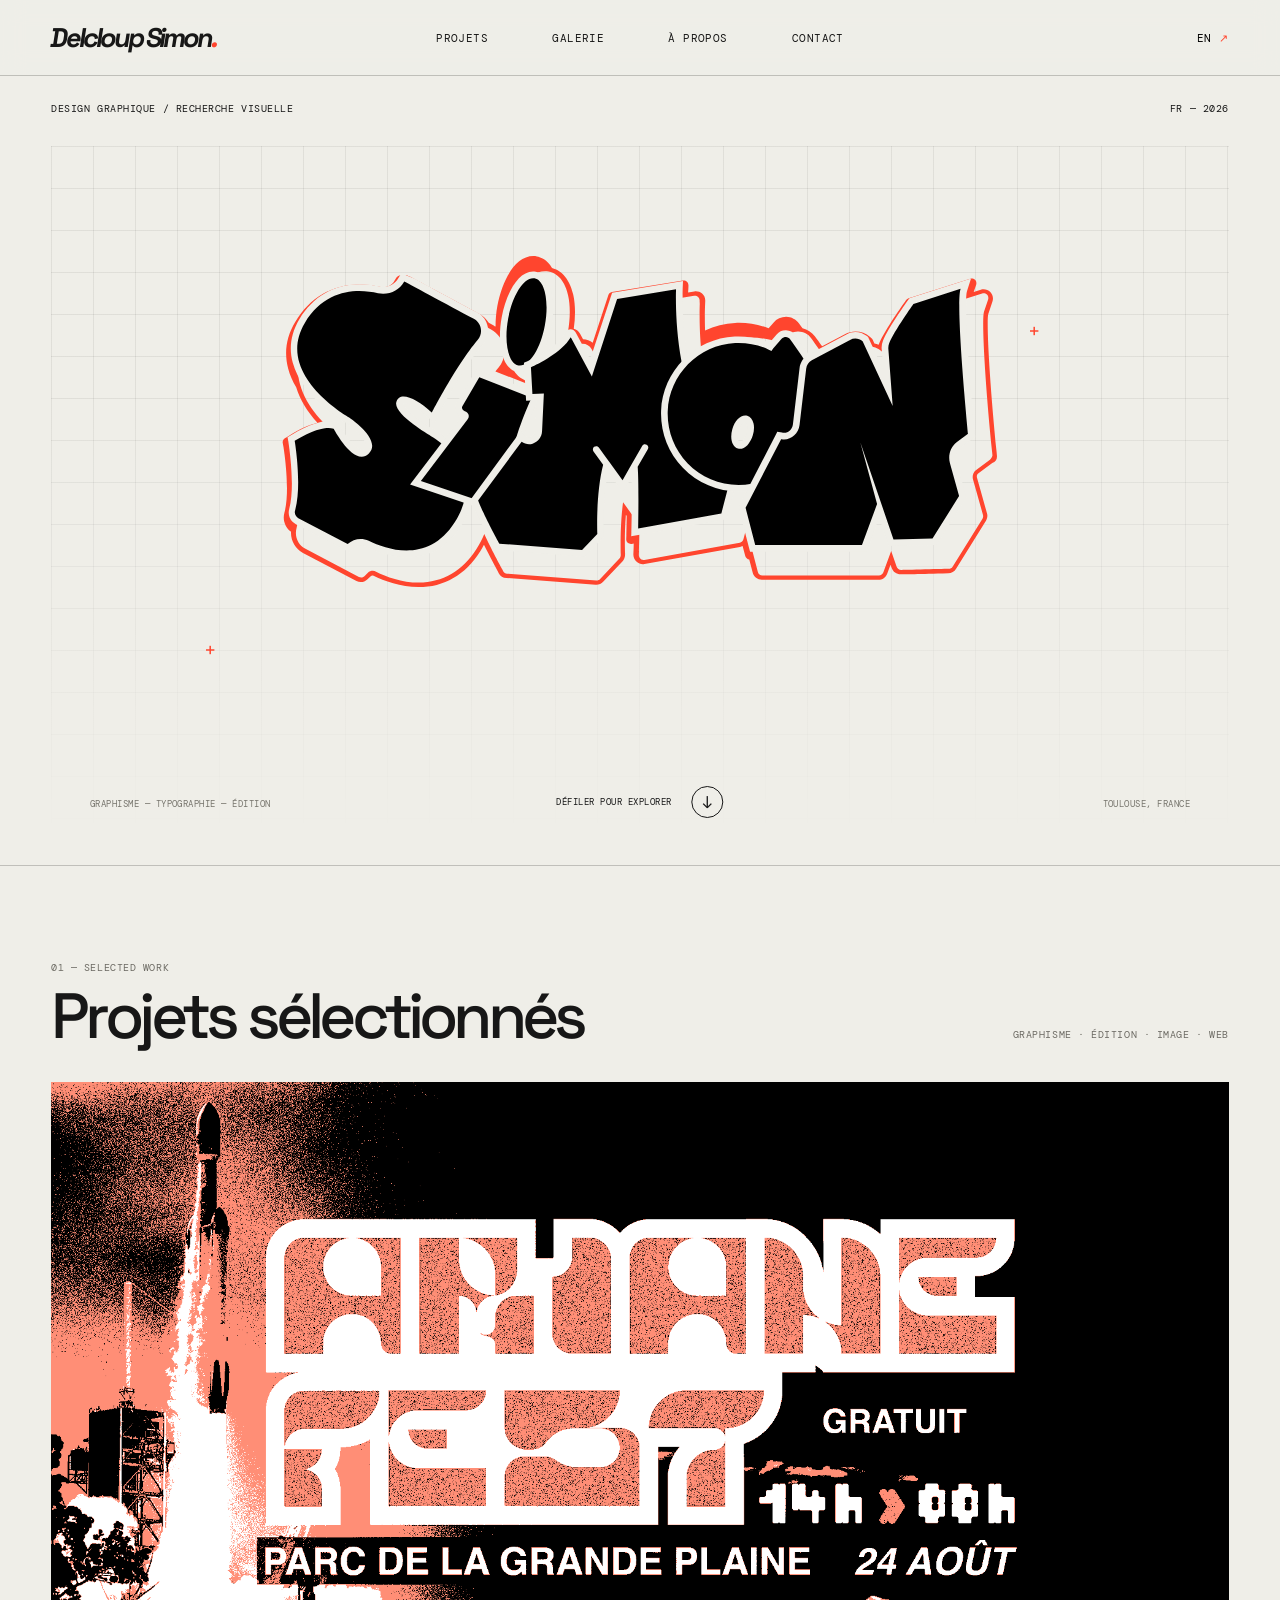
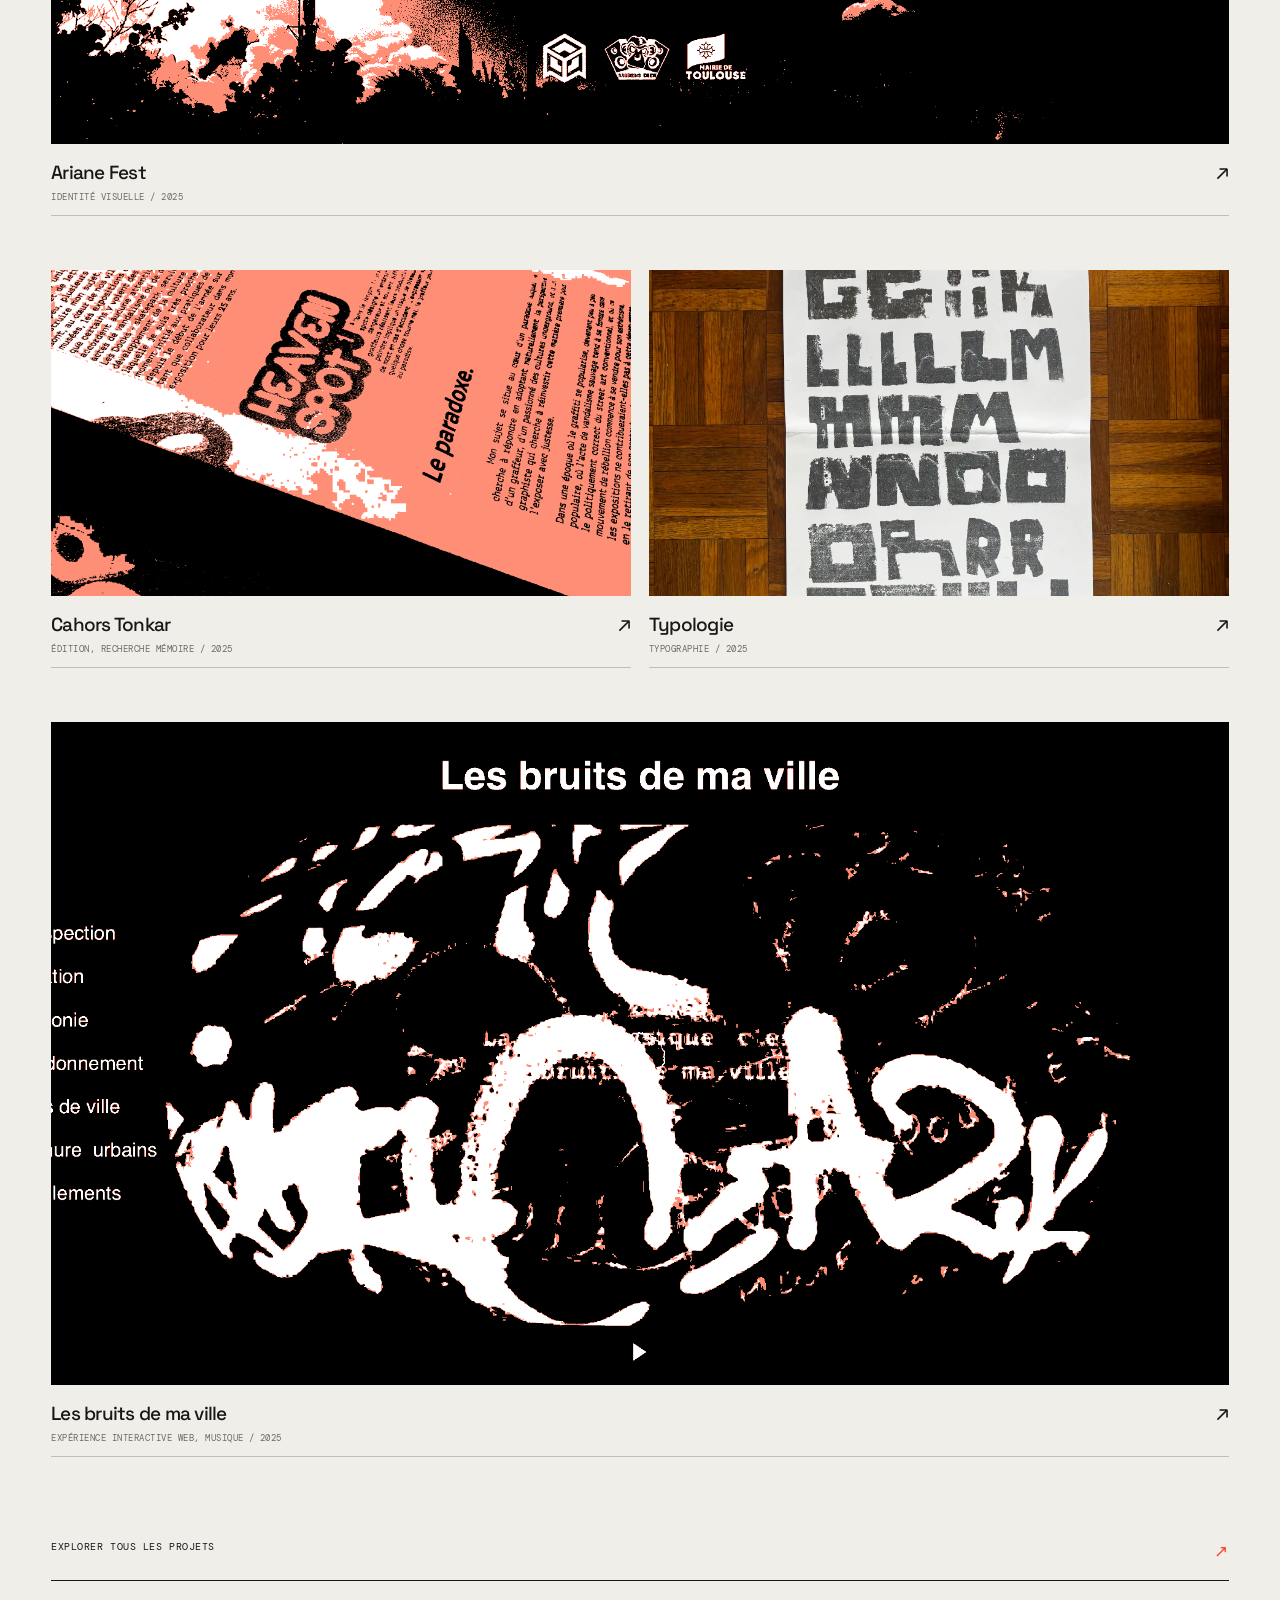
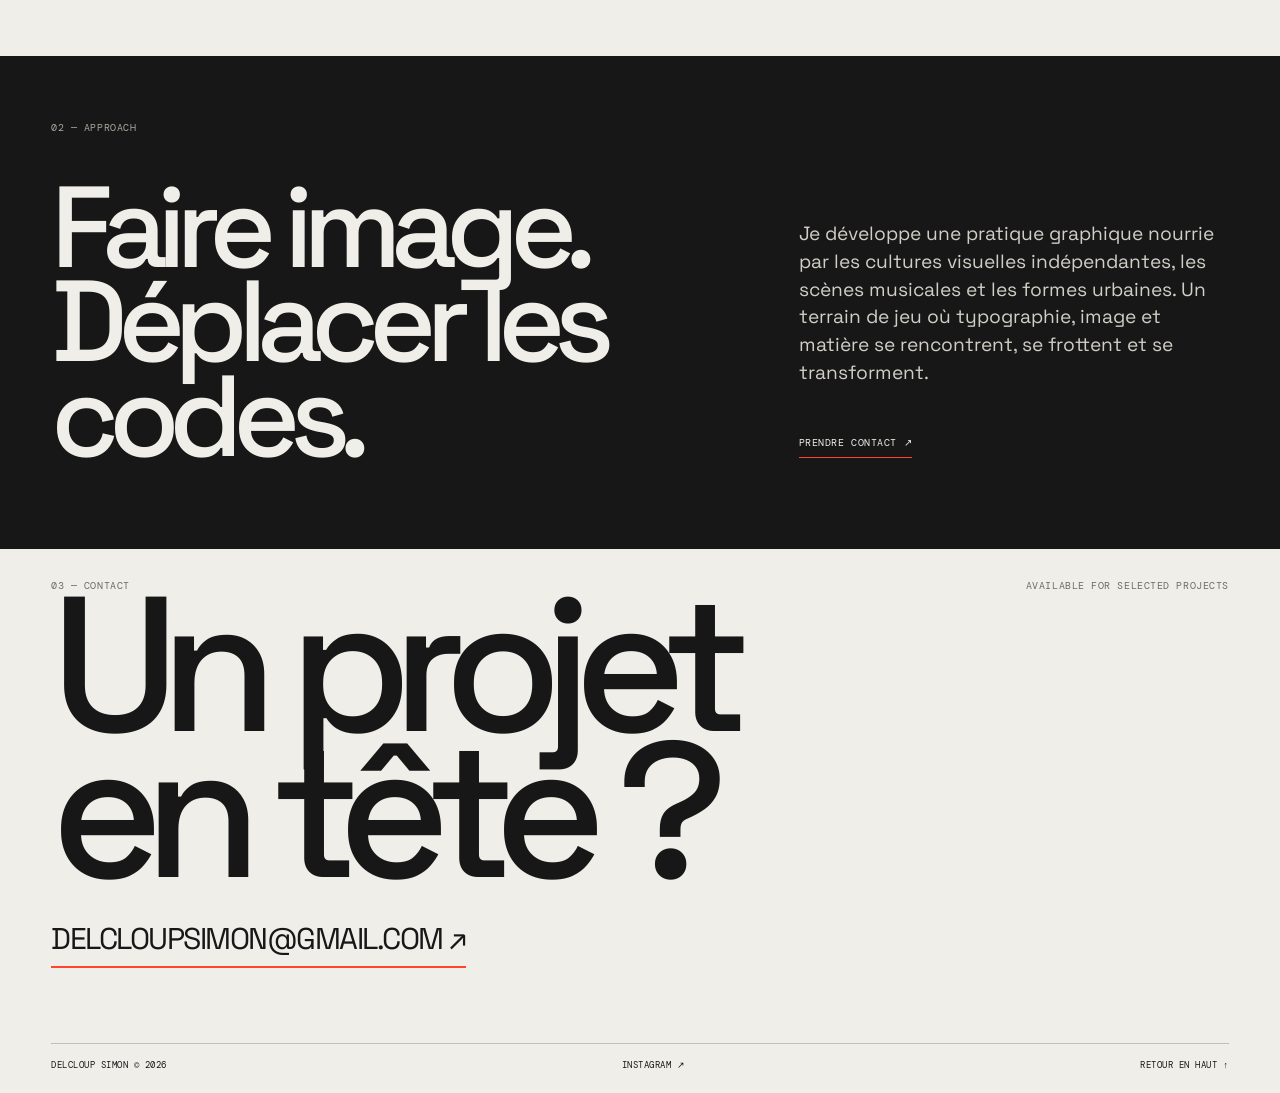
==== index.html @ 7cac08c9 "Add files via upload" ====
<!DOCTYPE html>
<html lang="fr">
<head>
  <meta charset="UTF-8">
  <meta name="viewport" content="width=device-width, initial-scale=1.0">
  <meta name="description" content="Portfolio de Simon Delcloup — design graphique, recherche visuelle et expérimentation de l’image.">
  <title>PORTFOLIO — Delcloup Simon</title>

  <link rel="preconnect" href="https://fonts.googleapis.com">
  <link rel="preconnect" href="https://fonts.gstatic.com" crossorigin>
  <link href="https://fonts.googleapis.com/css2?family=DM+Mono&family=Space+Grotesk:wght@400;500;700&display=swap" rel="stylesheet">

  <link rel="stylesheet" href="style.css">
</head>

<body>

<div class="site-shell">

    <!-- HEADER -->
    <header class="site-header">

      <a class="brand" href="#top" aria-label="Delcloup Simon, accueil">
        Delcloup Simon<span class="brand-dot">.</span>
      </a>

      <nav class="main-nav" aria-label="Navigation principale">
        <a href="projects.html" data-fr="PROJETS" data-en="PROJECTS">PROJETS</a>
        <a href="galerie.html" data-fr="GALERIE" data-en="GALLERY">GALERIE</a>
        <a href="#about" data-fr="À PROPOS" data-en="ABOUT">À PROPOS</a>
        <a href="#contact" data-fr="CONTACT" data-en="CONTACT">CONTACT</a>
      </nav>

      <button class="lang-switch" id="langSwitch" type="button">
        EN <span>↗</span>
      </button>

    </header>

    <main>

      <!-- HERO -->
      <!-- HERO -->
<section class="hero" id="top">

  <div class="hero-meta mono">
    <span data-fr="DESIGN GRAPHIQUE / RECHERCHE VISUELLE"
          data-en="GRAPHIC DESIGN / VISUAL RESEARCH">
      DESIGN GRAPHIQUE / RECHERCHE VISUELLE
    </span>
    <span>FR — 2026</span>
  </div>

  <div class="home-hero">

    <div class="hero-grid"></div>

    <div class="hero-signature">
      <img
      src="assets/lettrage-anime-PAER.svg"
      alt="Lettrage graffiti Simon"
      class="hero-lettering"
    >
    </div>

    <div class="hero-bottom mono">
      <span>GRAPHISME — TYPOGRAPHIE — ÉDITION</span>
      <span>TOULOUSE, FRANCE</span>
    </div>

    <a class="scroll-cue mono" href="#projects">
      <span data-fr="DÉFILER POUR EXPLORER"
            data-en="SCROLL TO EXPLORE">
        DÉFILER POUR EXPLORER
      </span>
      <b>↓</b>
    </a>

    <div class="hero-cross cross-one">+</div>
    <div class="hero-cross cross-two">+</div>

  </div>
</section>

      <!-- PROJECTS -->
      <section class="projects-section" id="projects">

        <div class="section-heading">

          <div>
            <p class="eyebrow mono">01 — SELECTED WORK</p>

            <h2 data-fr="Projets sélectionnés"
                data-en="Selected projects">
              Projets sélectionnés
            </h2>
          </div>

          <p class="section-note mono"
             data-fr="GRAPHISME · ÉDITION · IMAGE · WEB"
             data-en="GRAPHIC DESIGN · EDITION · IMAGE · WEB">
            GRAPHISME · ÉDITION · IMAGE · WEB
          </p>

        </div>

        <div class="project-grid">

          <!-- PROJET 1 -->

<!-- PROJET 1 -->
<a class="project-card project-wide" href="projects/Ariane-fest.html">

  <div class="project-image image-cosmic">

    <img
      src="assets/images/bannièrefacebook2-1920x1080px3.webp"
      alt="Ariane Fest"
      class="project-photo" loading="lazy" decoding="async"
    >
      <img src="assets/images/ariane-fest-trichromie.webp" alt="" aria-hidden="true" class="project-photo project-photo-tri" loading="lazy" decoding="async">

  </div>

  <div class="project-info">
    <h3>Ariane Fest</h3>
    <span class="mono">IDENTITÉ VISUELLE / 2025</span>
    <span class="project-arrow">↗</span>
  </div>

</a>

          <!-- PROJET 2 -->
          <a class="project-card" href="projects/Cahors-tonkar.html">

            <div class="project-image image-effet">

              <img
      src="assets/images/IMG_1996.webp"
      alt="Cahors Tonkar"
      class="project-photo" loading="lazy" decoding="async"
    >
      <img src="assets/images/cahors-tonkar-trichromie.webp" alt="" aria-hidden="true" class="project-photo project-photo-tri" loading="lazy" decoding="async">

            </div>

            <div class="project-info">

              <h3>Cahors Tonkar</h3>

              <span class="mono">
                ÉDITION, RECHERCHE MÉMOIRE / 2025
              </span>

              <span class="project-arrow">↗</span>

            </div>

          </a>

          <!-- PROJET 3 -->
          <a class="project-card" href="projects/Typologie.html">

            <div class="project-image image-no-mans">

              <img
      src="assets/images/IMG_1981.webp"
      alt="Typologie"
      class="project-photo" loading="lazy" decoding="async"
    >
      <img src="assets/images/typologie-trichromie.webp" alt="" aria-hidden="true" class="project-photo project-photo-tri" loading="lazy" decoding="async">

            </div>

            <div class="project-info">

              <h3>Typologie</h3>

              <span class="mono">
                TYPOGRAPHIE / 2025
              </span>

              <span class="project-arrow">↗</span>

            </div>

          </a>

          <!-- PROJET 4 -->
          <a class="project-card project-wide" href="projects/les-bruits-de-ma-ville.html">

            <div class="project-image image-bruits">

              <img
      src="assets/images/Capture d’écran 2026-02-21 à 22.19.40.webp"
      alt="Les bruits de ma ville"
      class="project-photo" loading="lazy" decoding="async"
    >
      <img src="assets/images/bruits-de-ma-ville-trichromie.webp" alt="" aria-hidden="true" class="project-photo project-photo-tri" loading="lazy" decoding="async">

            </div>

            <div class="project-info">

              <h3>Les bruits de ma ville</h3>

              <span class="mono">
                EXPÉRIENCE INTERACTIVE WEB, MUSIQUE / 2025
              </span>

              <span class="project-arrow">↗</span>

            </div>

          </a>

        </div>

        <a class="all-projects mono" href="projects.html">

  <span data-fr="EXPLORER TOUS LES PROJETS"
        data-en="EXPLORE ALL PROJECTS">
    EXPLORER TOUS LES PROJETS
  </span>

  <span>↗</span>

</a>

      </section>

      <!-- ABOUT -->
      <section class="about-strip" id="about">

        <p class="eyebrow mono">02 — APPROACH</p>

        <div class="about-content">

          <h2 data-fr="Faire image.<br>Déplacer les codes."
              data-en="Making images.<br>Shifting codes.">
            Faire image.<br>
            Déplacer les codes.
          </h2>

          <div class="about-text">

            <p
              data-fr="Je développe une pratique graphique nourrie par les cultures visuelles indépendantes, les scènes musicales et les formes urbaines. Un terrain de jeu où typographie, image et matière se rencontrent, se frottent et se transforment."
              data-en="I develop a graphic practice informed by independent visual cultures, music scenes and urban forms. A playground where typography, image and material meet, collide and transform.">
              Je développe une pratique graphique nourrie par les cultures visuelles indépendantes, les scènes musicales et les formes urbaines. Un terrain de jeu où typographie, image et matière se rencontrent, se frottent et se transforment.
            </p>

            <a class="text-link mono" href="#contact">

              <span data-fr="PRENDRE CONTACT"
                    data-en="GET IN TOUCH">
                PRENDRE CONTACT
              </span>

              ↗

            </a>

          </div>

        </div>

      </section>

      <!-- CONTACT -->
      <section class="contact-section" id="contact">

        <div class="contact-top mono">

          <span>03 — CONTACT</span>

          <span>AVAILABLE FOR SELECTED PROJECTS</span>

        </div>

        <h2 data-fr="Un projet<br>en tête ?"
            data-en="Something<br>in mind?">
          Un projet<br>
          en tête ?
        </h2>

        <a class="contact-email" href="mailto:delcloupsimon@gmail.com">
          DELCLOUPSIMON@GMAIL.COM ↗
        </a>

        <div class="contact-bottom mono">

          <span>DELCLOUP SIMON © 2026</span>

          <a href="https://www.instagram.com/siid3ll/"
             target="_blank"
             rel="noreferrer">
            INSTAGRAM ↗
          </a>

          <a href="#top" id="backTop"
             data-fr="RETOUR EN HAUT ↑"
             data-en="BACK TO TOP ↑">
            RETOUR EN HAUT ↑
          </a>

        </div>

      </section>

    </main>

  </div>

  <script src="main.js" defer></script>

</body>
</html>
---- style.css ----
/* ========================================
   Delcloup Simon — Portfolio
   Sommaire : 1 Base · 2 Header · 3 Accueil (hero)
   4 Projets · 5 À propos · 6 Contact
   7 Archive · 8 Page projet · 9 Responsive
======================================== */


/* 1. BASE */

:root {
  --ink: #171717;
  --paper: #efeee8;
  --red: #ff452e;
  --line: rgba(23, 23, 23, 0.22);
  --muted: #6d6b64;

  --mono: "DM Mono", monospace;
  --sans: "Space Grotesk", sans-serif;
}

* { box-sizing: border-box; }

html { scroll-behavior: smooth; }

body {
  margin: 0;
  padding-top: 76px;
  background: var(--paper);
  color: var(--ink);
  font-family: var(--sans);
}

a { color: inherit; text-decoration: none; }
button { font: inherit; }

.site-shell { overflow: hidden; }

.mono,
.eyebrow {
  font-family: var(--mono);
  font-size: 10px;
  letter-spacing: 0.055em;
}

.eyebrow { margin: 0 0 12px; color: var(--muted); }


/* 2. HEADER */

.site-header {
  position: fixed;
  top: 0;
  left: 0;
  z-index: 1000;
  width: 100%;
  height: 76px;
  padding: 0 4vw;

  display: grid;
  grid-template-columns: 1fr 2fr 1fr;
  align-items: center;

  background: rgba(239, 238, 232, 0.94);
  backdrop-filter: blur(12px);
  border-bottom: 1px solid var(--line);

  transform: translateY(0);
  transition: transform 0.35s ease;
}

.site-header.header-hidden { transform: translateY(-110%); }

.brand {
  width: fit-content;
  font-size: 27px;
  font-weight: 700;
  letter-spacing: -0.11em;
  transform: skew(-9deg);
}

.brand-dot { color: var(--red); }

.main-nav {
  display: flex;
  justify-content: center;
  gap: clamp(24px, 5vw, 76px);
}

.main-nav a,
.lang-switch {
  font: 11px var(--mono);
  letter-spacing: 0.04em;
}

.main-nav a { position: relative; }

.main-nav a::after {
  content: "";
  position: absolute;
  left: 0;
  bottom: -7px;
  width: 0;
  height: 2px;
  background: var(--red);
  transition: width 0.2s ease;
}

.main-nav a:hover::after,
.main-nav a.active::after { width: 100%; }

.lang-switch {
  justify-self: end;
  padding: 10px 0 10px 10px;
  border: 0;
  background: none;
  cursor: pointer;
}

.lang-switch span { color: var(--red); }


/* 3. ACCUEIL — HERO */

.hero {
  position: relative;
  width: 100%;
  min-height: min(790px, calc(100svh - 76px));
  padding: 26px 4vw 30px;

  display: flex;
  flex-direction: column;
  justify-content: space-between;

  border-bottom: 1px solid var(--line);
}

.hero-meta {
  display: flex;
  justify-content: space-between;
}

.home-hero {
  position: relative;
  isolation: isolate;
  overflow: hidden;

  display: flex;
  align-items: center;
  justify-content: center;

  height: calc(85svh - 76px);
  min-height: 570px;
  max-height: 850px;
}

.hero-grid {
  position: absolute;
  inset: 0;
  z-index: -1;

  background-image:
    linear-gradient(rgba(23, 23, 23, 0.07) 1px, transparent 1px),
    linear-gradient(90deg, rgba(23, 23, 23, 0.07) 1px, transparent 1px);
  background-size: 42px 42px;

  mask-image: linear-gradient(
    to bottom,
    black 0%,
    black 35%,
    rgba(0, 0, 0, 0.65) 60%,
    transparent 100%
  );
}

.hero-signature {
  position: absolute;
  top: 40%;
  left: 50%;
  width: min(78%, 850px);
  transform: translate(-50%, -50%);

  display: flex;
  justify-content: center;
}

.hero-lettering {
  display: block;
  width: 100%;
  height: auto;
  object-fit: contain;
}

.hero-bottom {
  position: absolute;
  left: 3vw;
  right: 3vw;
  bottom: 25px;

  display: flex;
  align-items: end;
  justify-content: space-between;
  gap: 30px;

  font-size: 9px;
  color: #77756d;
}

.scroll-cue {
  position: absolute;
  bottom: 17px;
  left: 50%;
  z-index: 5;
  transform: translateX(-50%);

  display: flex;
  align-items: center;
  gap: 20px;

  font-size: 9px;
  color: var(--ink);
  white-space: nowrap;
}

.scroll-cue b {
  display: grid;
  place-items: center;
  width: 32px;
  height: 32px;

  border: 1px solid var(--ink);
  border-radius: 50%;

  font: 17px var(--sans);
  transition: background 0.2s, color 0.2s;
}

.scroll-cue:hover b {
  transform: translateY(4px);
  background: var(--red);
  color: var(--paper);
  border-color: var(--red);
}

.hero-cross { position: absolute; color: var(--red); font-size: 20px; }
.cross-one { top: 25%; right: 16%; }
.cross-two { bottom: 25%; left: 13%; }


/* 4. PROJETS (ACCUEIL) */

.projects-section { padding: 95px 4vw 75px; }

.section-heading {
  display: flex;
  align-items: end;
  justify-content: space-between;
  margin-bottom: 35px;
}

.section-heading h2 {
  margin: 0;
  font-size: clamp(34px, 5vw, 64px);
  font-weight: 500;
  line-height: 0.95;
  letter-spacing: -0.075em;
}

.section-note { margin: 0 0 6px; color: var(--muted); }

.project-grid {
  display: grid;
  grid-template-columns: repeat(2, minmax(0, 1fr));
  gap: 54px 18px;
}

.project-card { display: block; min-width: 0; }
.project-wide { grid-column: span 2; }

.project-image {
  position: relative;
  isolation: isolate;
  overflow: hidden;

  display: flex;
  align-items: center;
  justify-content: center;

  aspect-ratio: 16 / 9;
  background: var(--paper);
  color: #f4f0e6;
  transition: filter 0.35s;
}

.project-card:hover .project-image { filter: saturate(1.25); }

/* Chaque carte superpose deux images :
   l'original (dessous) et sa version trichromie noir / orange / blanc (dessus).
   Au survol, la trichromie s'efface en fondu et révèle l'original. */
.project-photo {
  position: absolute;
  inset: 0;
  z-index: 1;

  display: block;
  width: 100%;
  height: 100%;
  object-fit: cover;

  transform: scale(1);
  transition: transform 0.7s ease;
}

.project-photo-tri {
  z-index: 2;
  transition: opacity 0.5s ease, transform 0.7s ease;
}

.project-card:hover .project-photo { transform: scale(1.04); }
.project-card:hover .project-photo-tri { opacity: 0; }

.project-info {
  display: grid;
  grid-template-columns: 1fr auto;
  align-items: baseline;
  gap: 6px 15px;
  padding: 13px 0 12px;
  border-bottom: 1px solid var(--line);
}

.project-info h3 {
  margin: 0;
  font-size: 19px;
  font-weight: 500;
  letter-spacing: -0.04em;
}

.project-info .mono { color: var(--muted); font-size: 9px; }

.project-arrow {
  grid-column: 2;
  grid-row: 1 / span 2;
  font-size: 22px;
  transition: transform 0.2s, color 0.2s;
}

.project-card:hover .project-arrow {
  transform: translate(4px, -4px);
  color: var(--red);
}

.all-projects {
  display: flex;
  justify-content: space-between;
  margin-top: 65px;
  padding: 18px 0;
  border-bottom: 1px solid var(--ink);
}

.all-projects span:last-child { color: var(--red); font-size: 17px; }


/* 5. À PROPOS */

.about-strip {
  padding: 65px 4vw 85px;
  background: var(--ink);
  color: var(--paper);
}

.about-strip .eyebrow { color: #aaa79e; }

.about-content {
  display: grid;
  grid-template-columns: 1.2fr 0.8fr;
  align-items: end;
  gap: 8vw;
}

.about-content h2 {
  margin: 35px 0 0;
  font-size: clamp(54px, 9vw, 130px);
  font-weight: 500;
  line-height: 0.82;
  letter-spacing: -0.09em;
}

.about-text { max-width: 440px; padding-bottom: 6px; }

.about-text p {
  font-size: clamp(16px, 1.5vw, 20px);
  line-height: 1.45;
  color: #d0cec6;
}

.text-link {
  display: inline-block;
  margin-top: 18px;
  padding: 12px 0 8px;
  border-bottom: 1px solid var(--red);
  font-size: 10px;
}


/* 6. CONTACT */

.contact-section {
  display: flex;
  flex-direction: column;
  min-height: 500px;
  padding: 30px 4vw 22px;
}

.contact-top,
.contact-bottom {
  display: flex;
  justify-content: space-between;
  gap: 20px;
}

.contact-top { color: var(--muted); }

.contact-section h2 {
  margin: auto 0 35px;
  font-size: clamp(76px, 15vw, 210px);
  font-weight: 500;
  line-height: 0.76;
  letter-spacing: -0.1em;
}

.contact-email {
  width: fit-content;
  margin-bottom: 75px;
  padding-bottom: 8px;
  border-bottom: 2px solid var(--red);
  font-size: clamp(16px, 2.5vw, 30px);
  letter-spacing: -0.05em;
}

.contact-bottom {
  margin-top: auto;
  padding-top: 15px;
  border-top: 1px solid var(--line);
  font-size: 9px;
}

.contact-bottom a:hover { color: var(--red); }


/* 7. ARCHIVE DES PROJETS */

.archive-page { min-height: calc(100vh - 76px); padding: 35px 4vw 25px; }

.archive-intro {
  position: relative;
  isolation: isolate;
  overflow: hidden;
  margin-bottom: 45px;
}

.archive-meta { display: flex; justify-content: space-between; color: var(--muted); }

.archive-title {
  display: grid;
  grid-template-columns: 1.2fr 0.8fr;
  align-items: end;
  gap: 8vw;
  margin: 90px 0 60px;
}

.archive-title h1 {
  margin: 0;
  font-size: clamp(55px, 9vw, 125px);
  font-weight: 500;
  line-height: 0.85;
  letter-spacing: -0.09em;
}

.archive-description {
  max-width: 350px;
  margin: 0 0 5px;
  font-size: 18px;
  line-height: 1.35;
}

.archive-count {
  display: flex;
  justify-content: space-between;
  padding: 12px 0;
  border-top: 1px solid var(--line);
  border-bottom: 1px solid var(--line);
  color: var(--muted);
}

.archive-grid {
  display: grid;
  grid-template-columns: repeat(3, minmax(0, 1fr));
  gap: 40px 16px;
  padding-bottom: 90px;
}

.archive-card { display: block; min-width: 0; }

.archive-image {
  position: relative;
  width: 100%;
  overflow: hidden;
  background: var(--paper);
}

.archive-photo {
  display: block;
  width: 100%;
  height: 100%;
  aspect-ratio: 4 / 3;
  object-fit: cover;

  filter: grayscale(100%);
  transform: scale(1);
  transition: filter 0.5s ease, transform 0.7s cubic-bezier(0.2, 0.7, 0.2, 1);
}

.archive-card:hover .archive-photo { filter: grayscale(0%); transform: scale(1.06); }

.archive-number {
  position: absolute;
  top: 15px;
  left: 15px;
  z-index: 2;
  transition: opacity 0.35s ease;
}

.archive-card:hover .archive-number { opacity: 0; }

.archive-info {
  display: grid;
  grid-template-columns: 1fr auto;
  gap: 5px 10px;
  padding: 12px 0;
  border-bottom: 1px solid var(--line);
}

.archive-info h2 {
  margin: 0;
  font-size: 16px;
  font-weight: 500;
  letter-spacing: -0.04em;
}

.archive-info .mono { font-size: 8px; color: var(--muted); }

.archive-arrow {
  grid-column: 2;
  grid-row: 1 / span 2;
  font-size: 18px;
  transition: transform 0.2s, color 0.2s;
}

.archive-card:hover .archive-arrow { transform: translate(4px, -4px); color: var(--red); }

.archive-footer {
  display: flex;
  justify-content: space-between;
  gap: 20px;
  padding: 18px 0;
  border-top: 1px solid var(--line);
  font-size: 9px;
}

.archive-footer a:hover { color: var(--red); }

@media (prefers-reduced-motion: reduce) {
  .archive-photo,
  .archive-number { transition: none; }
}


/* GALERIE (toiles) : colonnes qui s'adaptent à toutes les proportions d'images */

.gallery-grid {
  columns: 3;
  column-gap: 16px;
  padding-bottom: 90px;
}

.gallery-item {
  break-inside: avoid;
  margin: 0 0 40px;
}

.gallery-item img { display: block; width: 100%; height: auto; }

.gallery-item figcaption {
  display: flex;
  justify-content: space-between;
  gap: 10px;
  padding: 10px 0 12px;
  border-bottom: 1px solid var(--line);
  font-size: 8px;
  color: var(--muted);
}

.gallery-empty { column-span: all; margin: 0; padding: 60px 0; color: var(--muted); }


/* 8. PAGE PROJET (texte à gauche, galerie à droite) */

.project-page { height: 100vh; overflow: hidden; }

.project-layout {
  display: grid;
  grid-template-columns: 40% 60%;
  height: calc(100svh - 76px);
  overflow: hidden;
}

.project-content,
.project-gallery {
  height: 100%;
  overscroll-behavior: contain;
  scrollbar-width: thin;
  scrollbar-color: var(--red) transparent;
}

.project-content { overflow-y: auto; border-right: 1px solid var(--line); }

.project-content-inner {
  display: flex;
  flex-direction: column;
  min-height: 100%;
  padding: 25px 3vw 45px;
}

.project-topline {
  display: flex;
  justify-content: space-between;
  align-items: center;
  gap: 15px;
  padding-bottom: 18px;
  border-bottom: 1px solid var(--line);
  font-size: 9px;
  color: var(--muted);
}

.project-topline a:hover { color: var(--red); }

.project-heading { padding: 75px 0 35px; }
.project-heading .eyebrow { margin-bottom: 25px; }

.project-heading h1 {
  margin: 0;
  font-size: clamp(55px, 6vw, 95px);
  font-weight: 500;
  line-height: 0.82;
  letter-spacing: -0.09em;
}

.project-heading h1 span { color: var(--red); }

.project-subtitle { margin-top: 25px; font-size: 9px; color: var(--muted); }

.project-description { margin-top: 20px; margin-bottom: auto; }

.project-description p {
  max-width: 540px;
  margin: 0;
  font-size: clamp(16px, 1.4vw, 21px);
  line-height: 1.45;
  letter-spacing: -0.025em;
}

.project-gallery {
  overflow-y: auto;
  display: flex;
  flex-direction: column;
  gap: 30px;
  padding: 25px 3vw 35px;
}

.project-visual { width: 100%; margin: 0 0 35px; }

.gallery-image { display: block; width: 100%; height: auto; object-fit: contain; }

.project-visual figcaption { margin-top: 10px; font-size: 10px; opacity: 0.6; }

.gallery-end {
  padding-top: 15px;
  border-top: 1px solid var(--line);
  font-size: 9px;
  color: #77756d;
}

.project-content::-webkit-scrollbar,
.project-gallery::-webkit-scrollbar { width: 4px; }

.project-content::-webkit-scrollbar-thumb,
.project-gallery::-webkit-scrollbar-thumb { background: var(--red); }

.project-content::-webkit-scrollbar-track,
.project-gallery::-webkit-scrollbar-track { background: transparent; }


/* 9. RESPONSIVE (du plus grand au plus petit) */

@media (max-width: 900px) {
  .archive-grid { grid-template-columns: repeat(2, minmax(0, 1fr)); }
  .archive-title { grid-template-columns: 1fr 0.8fr; gap: 30px; }
  .gallery-grid { columns: 2; }
}

@media (max-width: 800px) {
  .home-hero { height: 65svh; min-height: 480px; }
  .hero-signature { width: 90%; margin-top: -15px; }
  .hero-bottom { left: 5vw; right: 5vw; bottom: 18px; font-size: 8px; }

  .project-page { height: auto; overflow: auto; }

  .project-layout { display: flex; flex-direction: column; height: auto; overflow: visible; }
  .project-content { height: auto; overflow: visible; border-right: 0; }
  .project-content-inner { min-height: auto; padding: 20px 5vw 45px; }
  .project-heading { padding: 55px 0 30px; }
  .project-heading h1 { font-size: clamp(65px, 14vw, 105px); }
  .project-description { margin-top: 15px; }

  .project-gallery {
    height: auto;
    overflow: visible;
    gap: 20px;
    padding: 0 5vw 35px;
    border-top: 1px solid var(--line);
  }
}

@media (max-width: 700px) {
  body { padding-top: 64px; }

  .site-header { height: 64px; grid-template-columns: auto 1fr auto; padding: 0 5vw; }
  .brand { font-size: 24px; }
  .main-nav { gap: 14px; justify-content: end; padding-right: 16px; }
  .main-nav a,
  .lang-switch { font-size: 9px; }

  .hero { min-height: calc(90svh - 64px); padding: 20px 5vw 24px; }
  .hero-meta { font-size: 8px; }
  .hero-bottom { align-items: start; flex-direction: column; gap: 25px; }

  .projects-section { padding: 65px 5vw 55px; }
  .section-heading { display: block; }
  .section-note { margin-top: 18px; font-size: 8px; }
  .project-grid { grid-template-columns: 1fr; gap: 35px; }
  .project-wide { grid-column: auto; }
  .project-info h3 { font-size: 17px; }
  .project-info .mono { font-size: 8px; }

  .about-strip { padding: 50px 5vw 60px; }
  .about-content { grid-template-columns: 1fr; gap: 35px; }
  .about-content h2 { margin-top: 25px; }
  .about-text { max-width: 100%; }

  .contact-section { min-height: 420px; padding: 24px 5vw 18px; }
  .contact-top,
  .contact-bottom { font-size: 8px; }
  .contact-top span:last-child { text-align: right; }
  .contact-section h2 { margin: auto 0 30px; }
  .contact-email { margin-bottom: 55px; }
}

@media (max-width: 600px) {
  .archive-page { padding: 25px 5vw 20px; }
  .archive-title { display: block; margin: 70px 0 45px; }
  .archive-title h1 { font-size: clamp(55px, 14vw, 85px); }
  .archive-description { margin-top: 30px; font-size: 16px; }
  .archive-grid { gap: 30px 10px; }
  .archive-info h2 { font-size: 13px; }
  .archive-info .mono { font-size: 7px; }
  .archive-footer { font-size: 8px; }
}

@media (max-width: 390px) {
  .main-nav { gap: 9px; padding-right: 8px; }
  .main-nav a { font-size: 8px; }
  .hero-meta span:first-child { max-width: 210px; }
  .contact-top span:last-child { max-width: 130px; }
}

@media (max-width: 380px) {
  .archive-grid { grid-template-columns: 1fr; }
  .gallery-grid { columns: 1; }
}
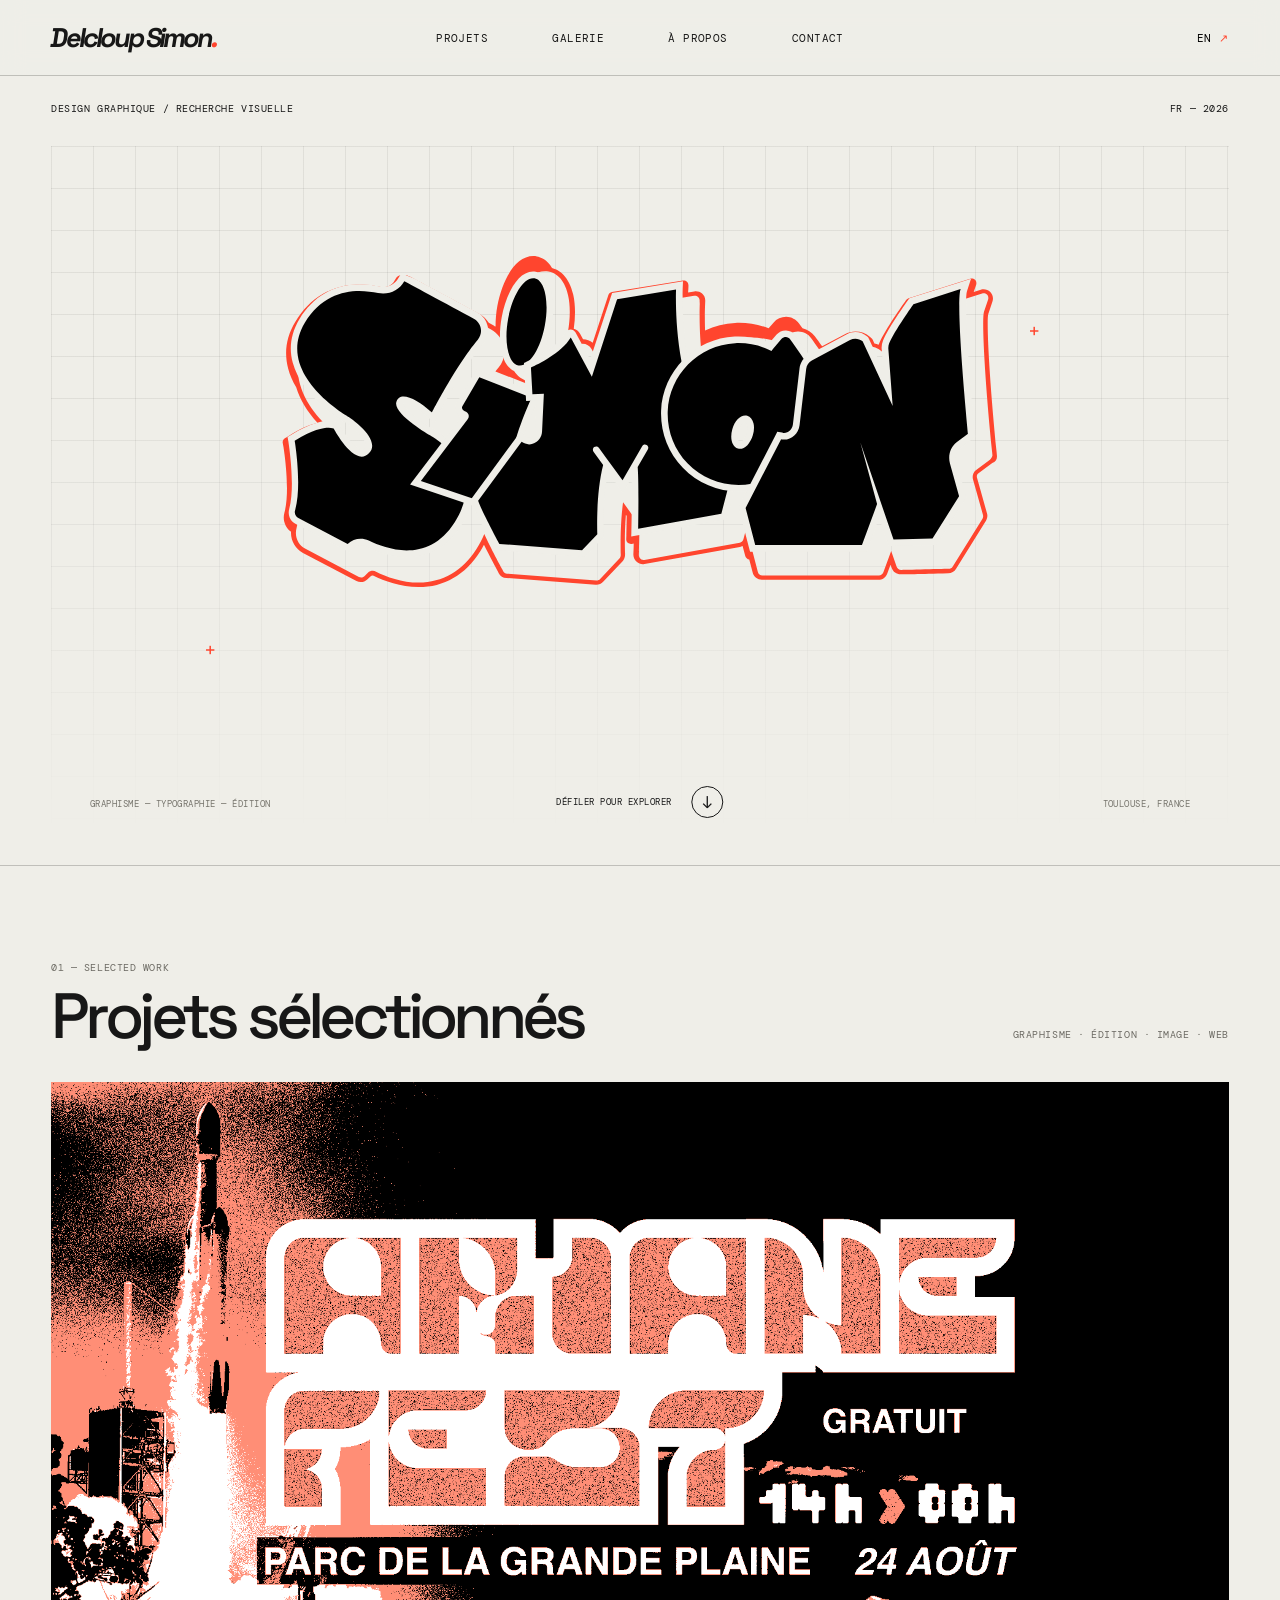
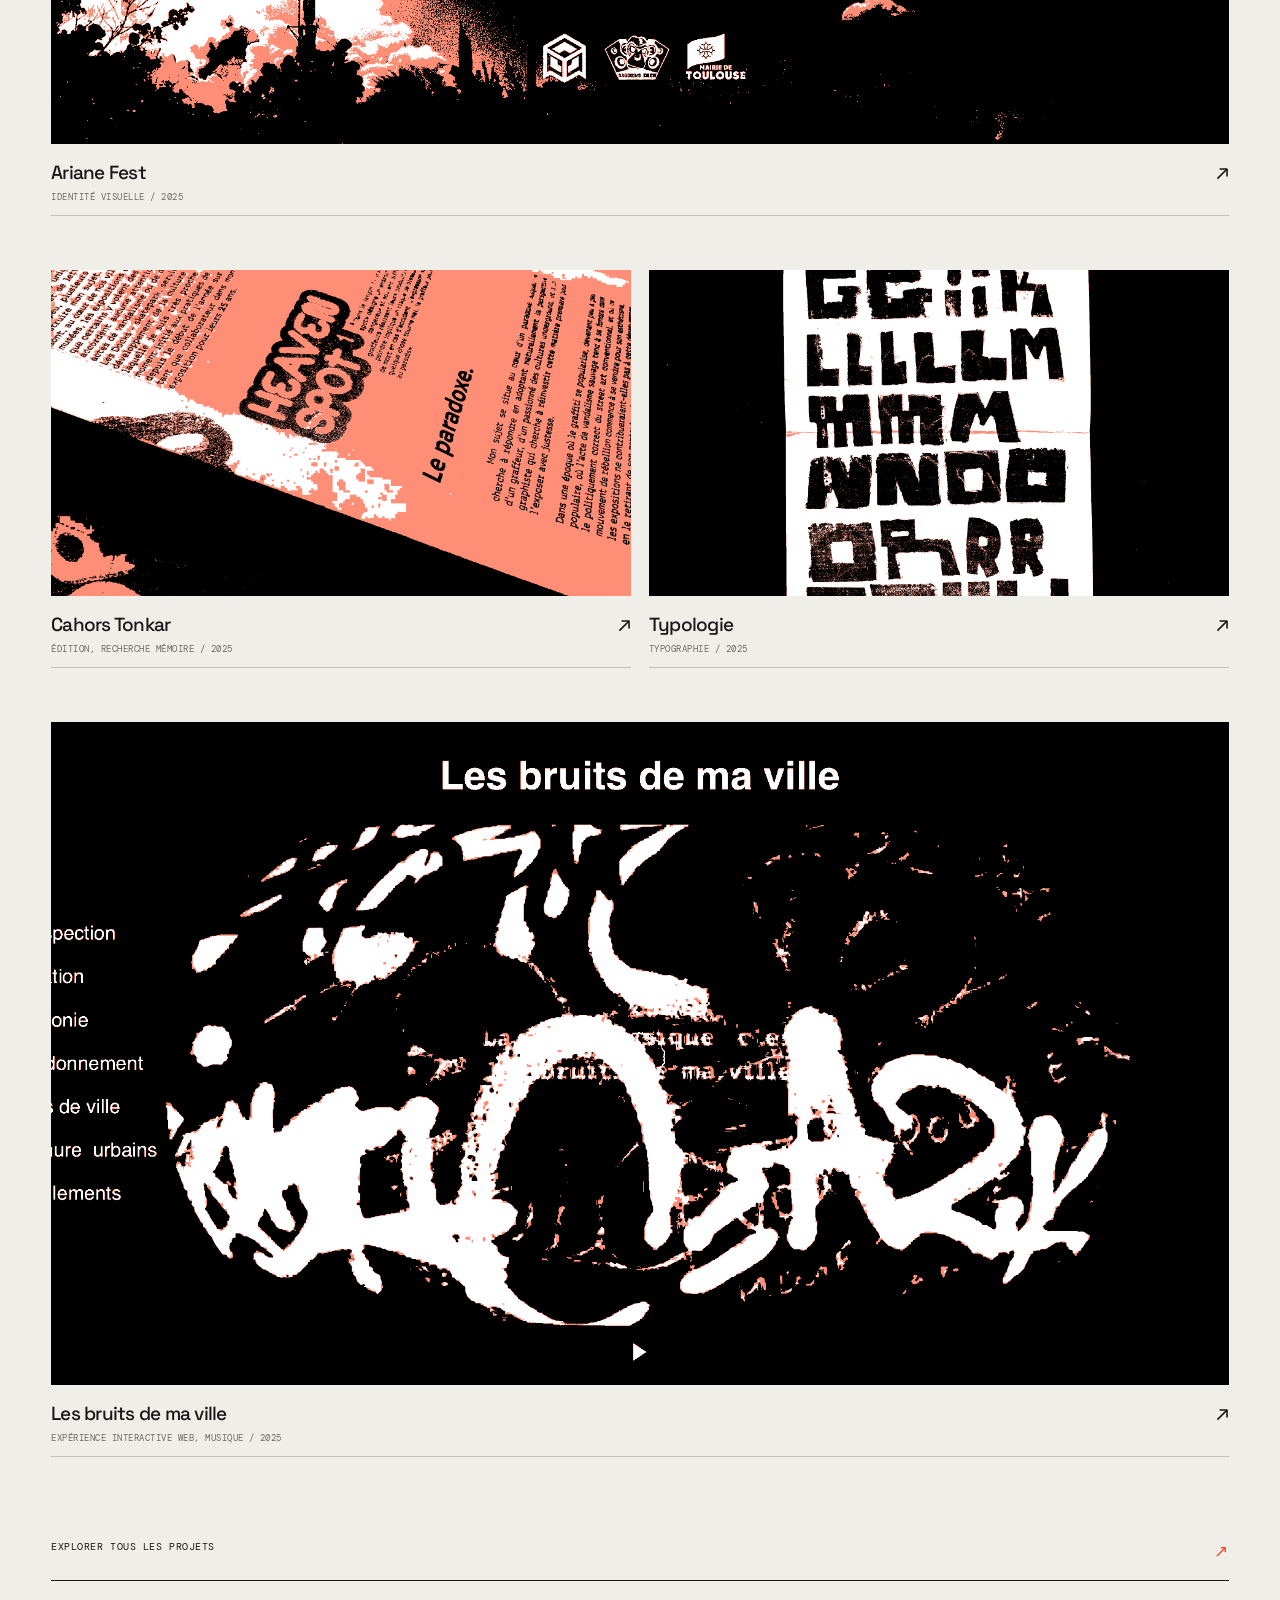
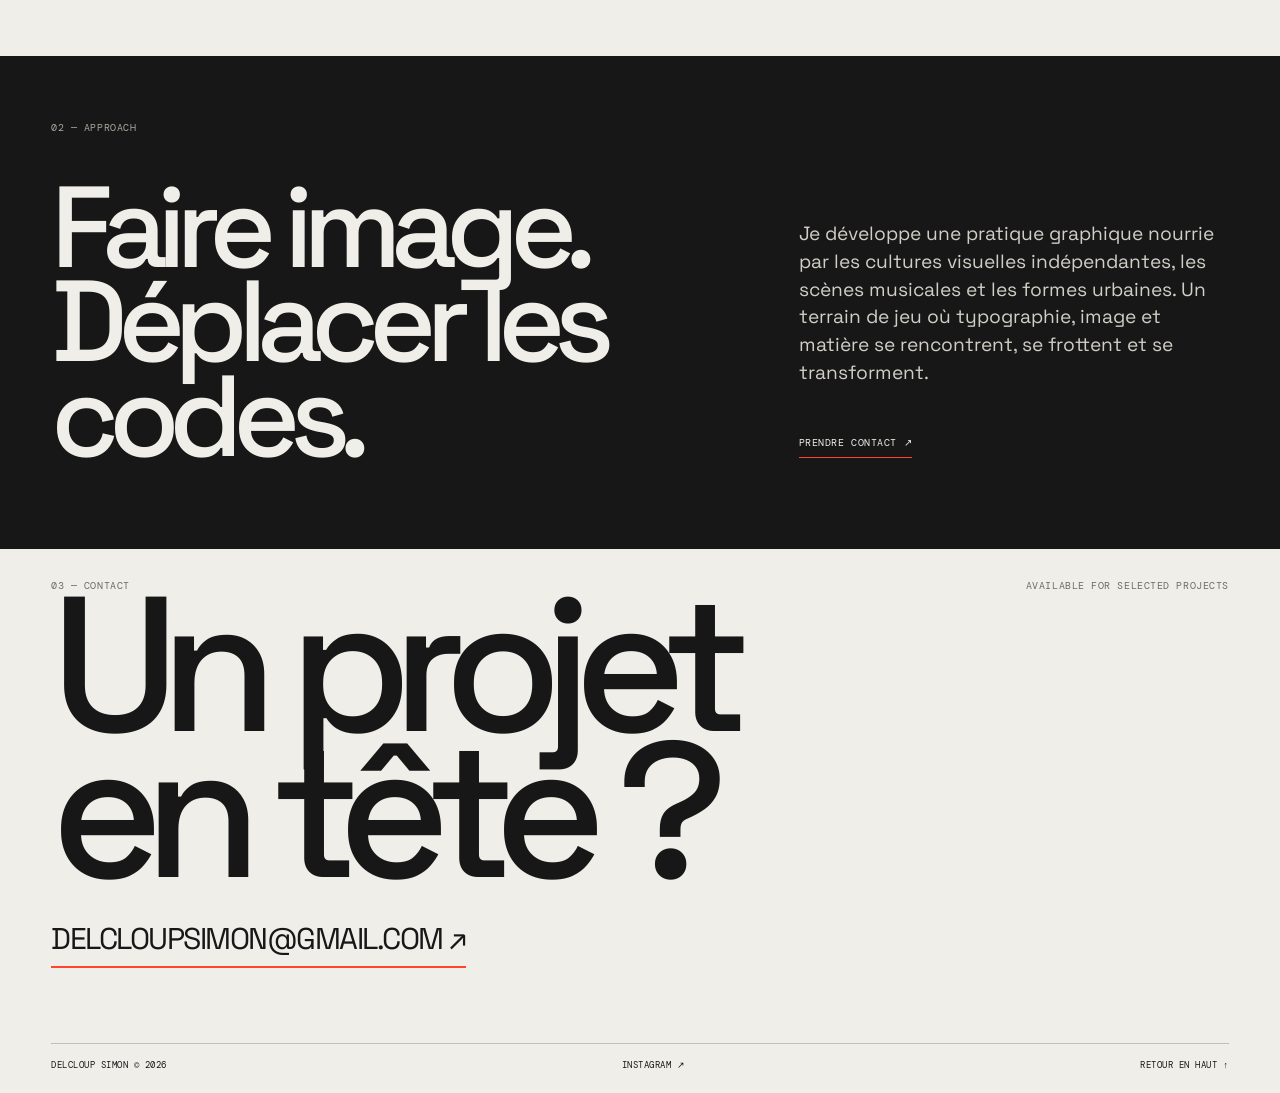
==== commit 07dba2f1: "Update image sources in index.html" ====
--- a/index.html
+++ b/index.html
@@ -114,7 +114,7 @@
   <div class="project-image image-cosmic">
 
     <img
-      src="assets/images/bannièrefacebook2-1920x1080px3.webp"
+      src="assets/images/arianefestbanniere.webp"
       alt="Ariane Fest"
       class="project-photo" loading="lazy" decoding="async"
     >
@@ -192,7 +192,7 @@
             <div class="project-image image-bruits">
 
               <img
-      src="assets/images/Capture d’écran 2026-02-21 à 22.19.40.webp"
+      src="assets/images/bruitdemaville1.webp"
       alt="Les bruits de ma ville"
       class="project-photo" loading="lazy" decoding="async"
     >
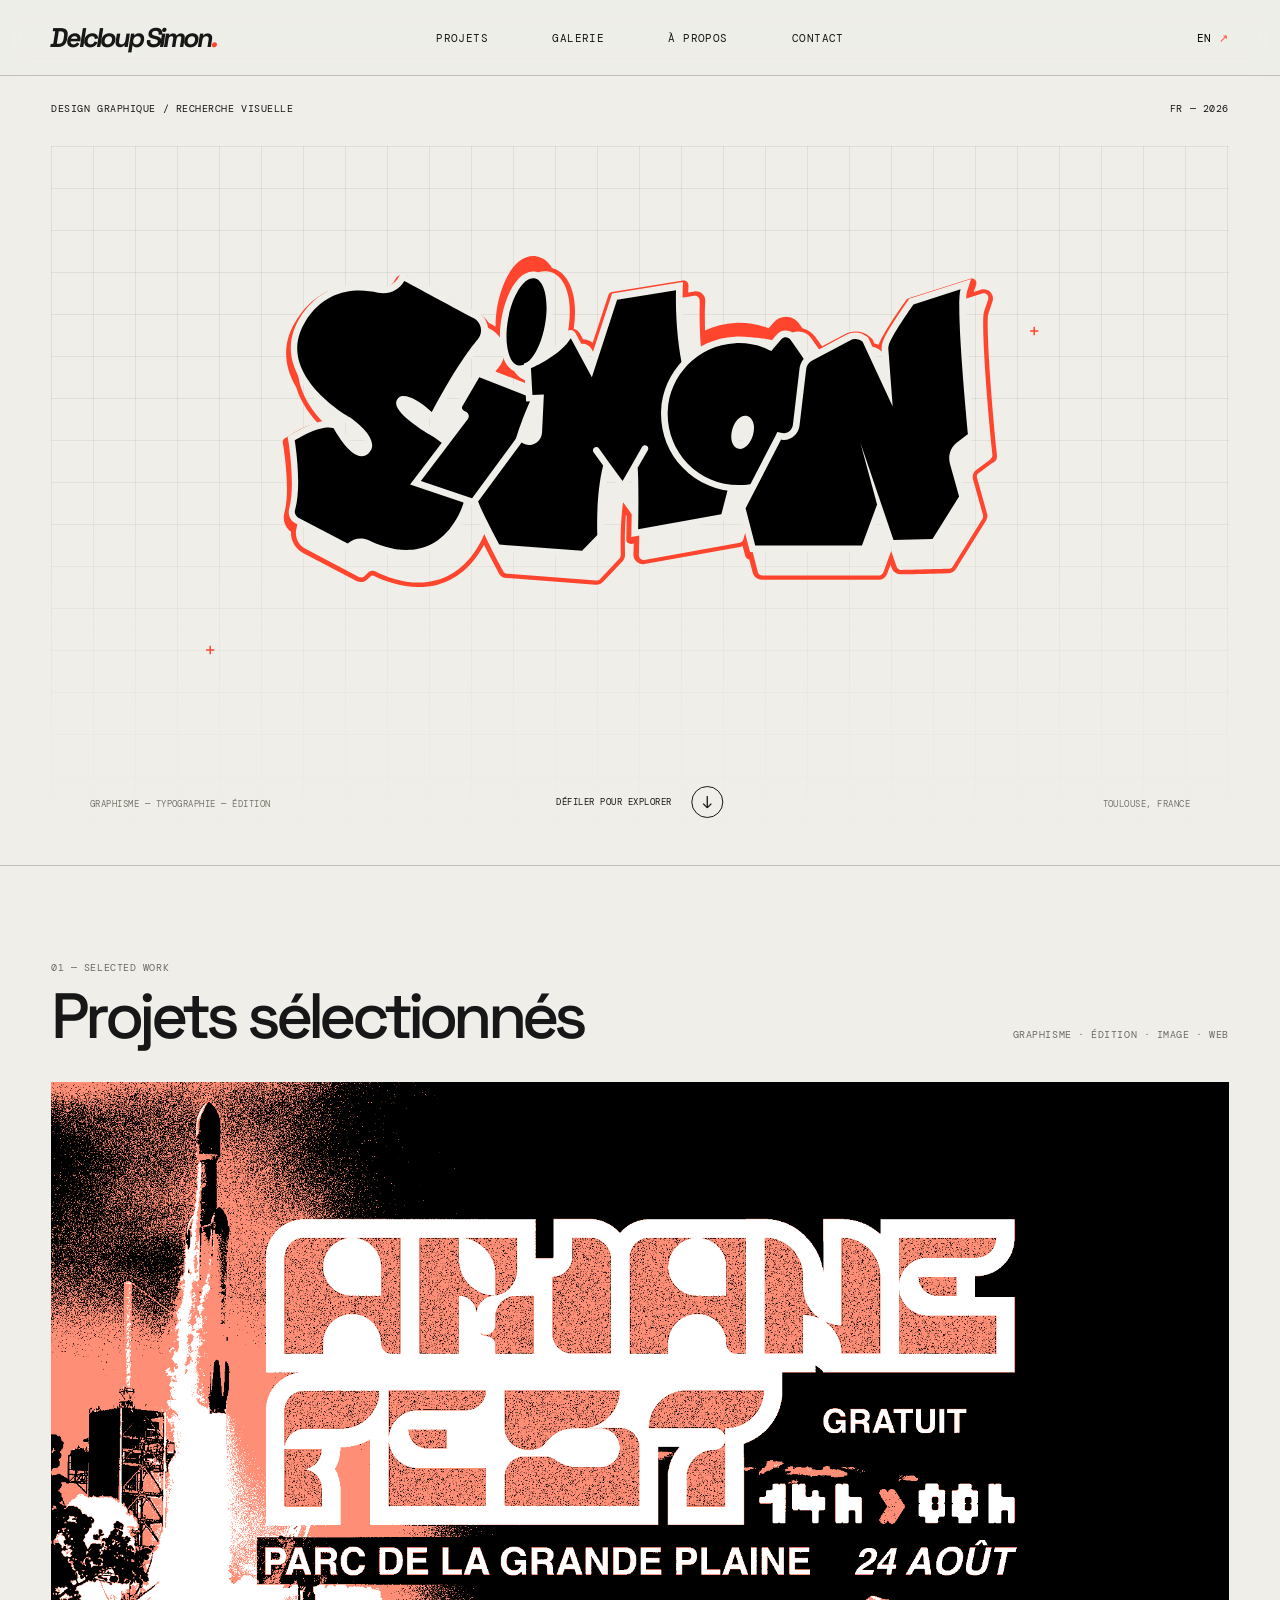
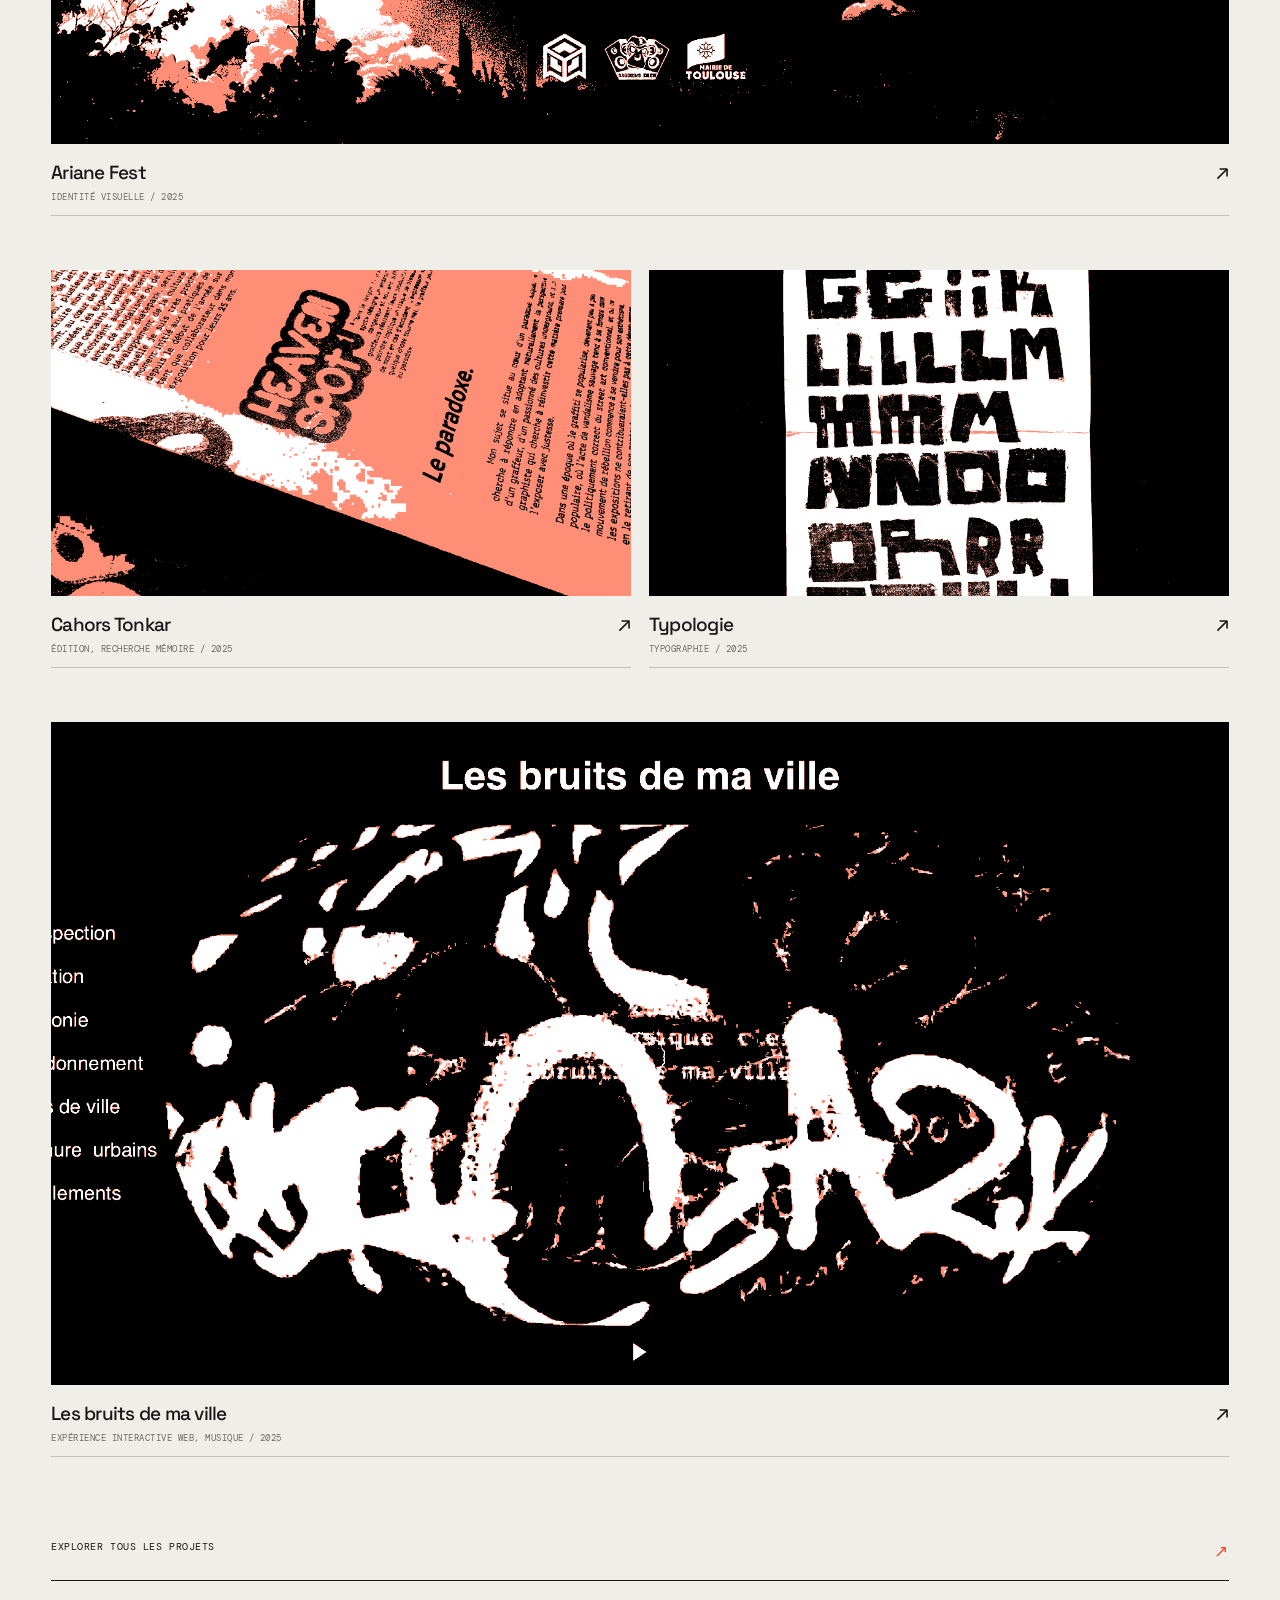
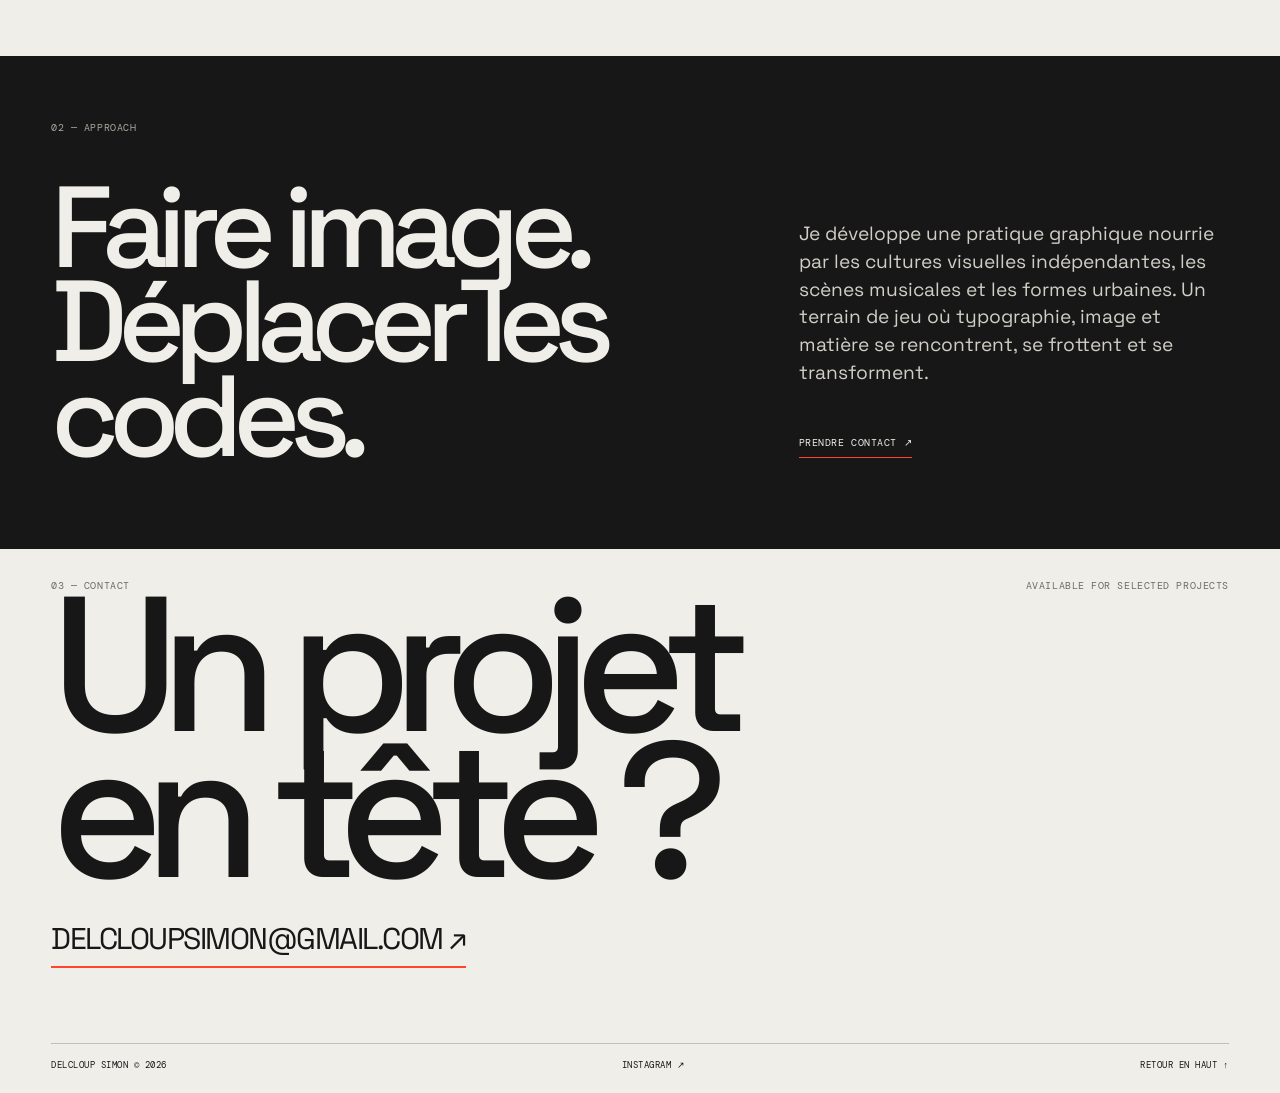
==== commit 46787494: "Update image paths in index.html" ====
--- a/index.html
+++ b/index.html
@@ -114,11 +114,11 @@
   <div class="project-image image-cosmic">
 
     <img
-      src="assets/images/arianefestbanniere.webp"
+      src="../assets/images/arianefestbanniere.webp"
       alt="Ariane Fest"
       class="project-photo" loading="lazy" decoding="async"
     >
-      <img src="assets/images/ariane-fest-trichromie.webp" alt="" aria-hidden="true" class="project-photo project-photo-tri" loading="lazy" decoding="async">
+      <img src="../assets/images/ariane-fest-trichromie.webp" alt="" aria-hidden="true" class="project-photo project-photo-tri" loading="lazy" decoding="async">
 
   </div>
 
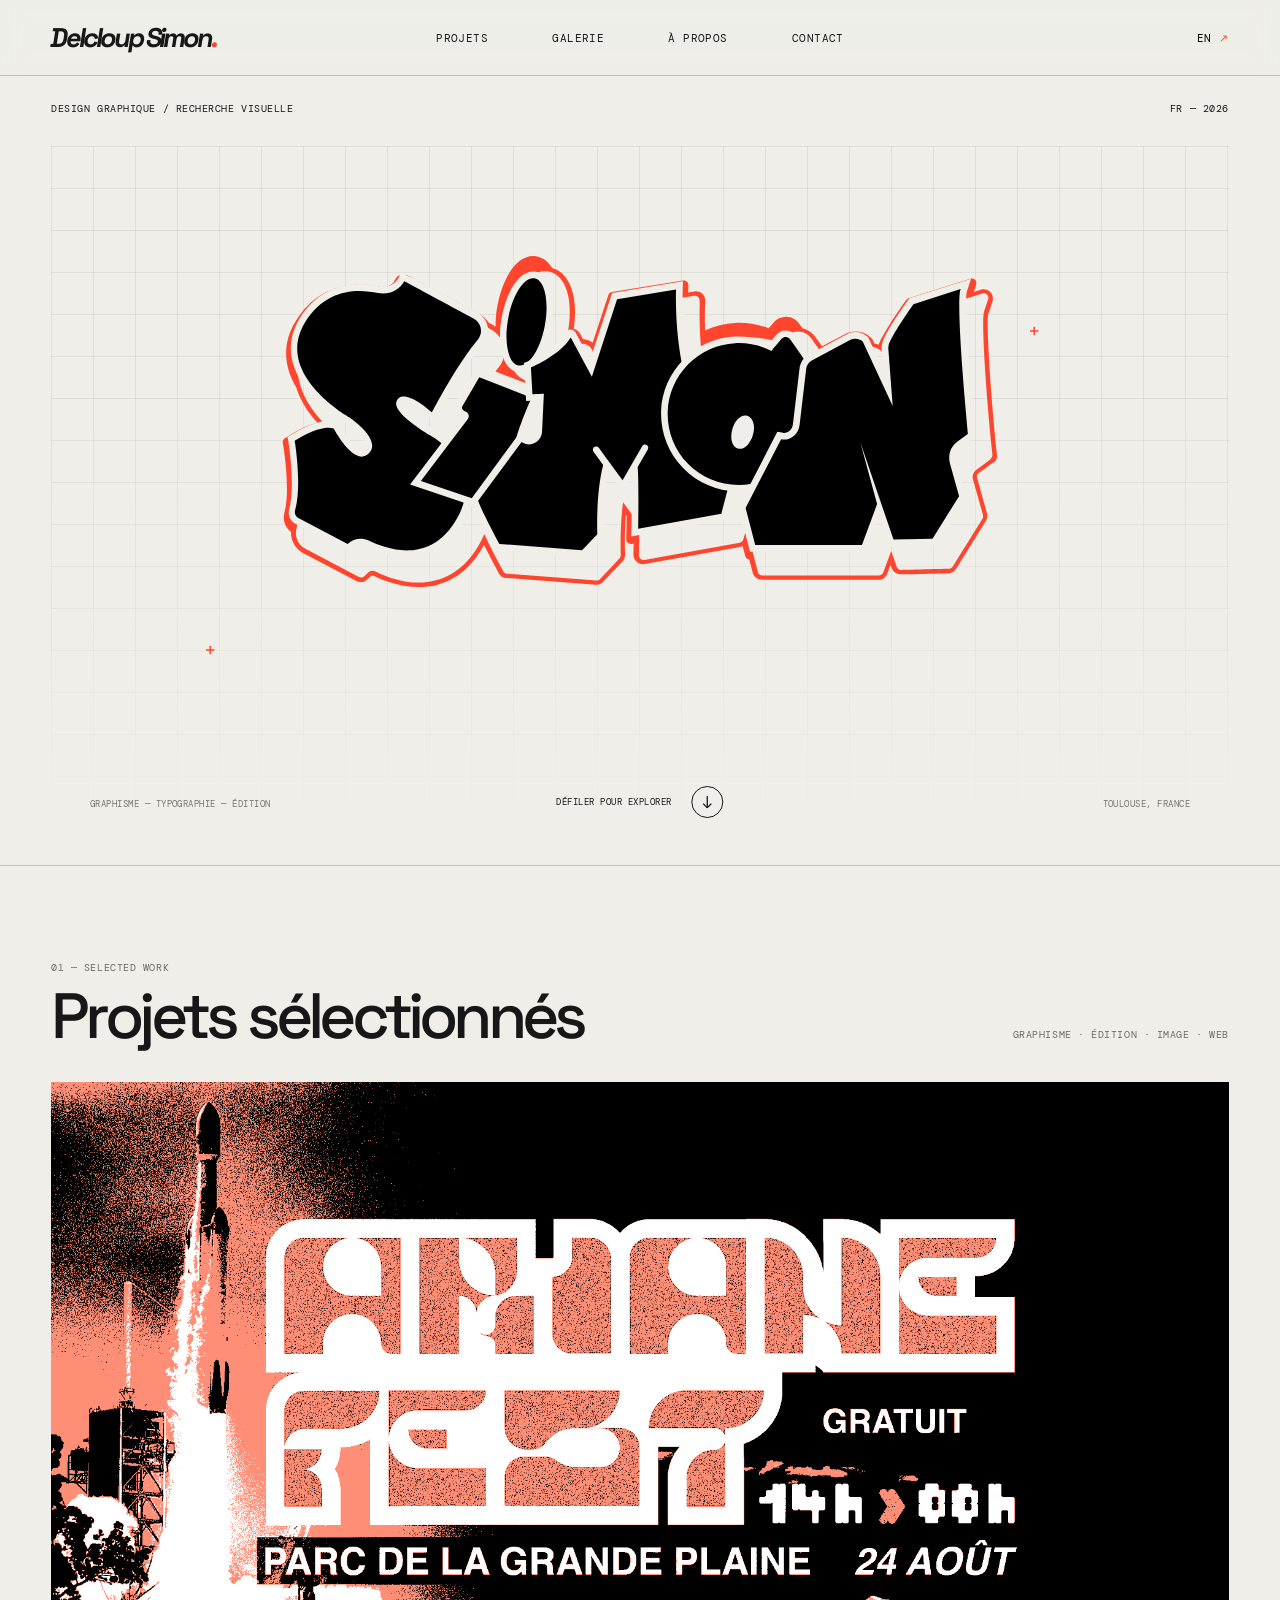
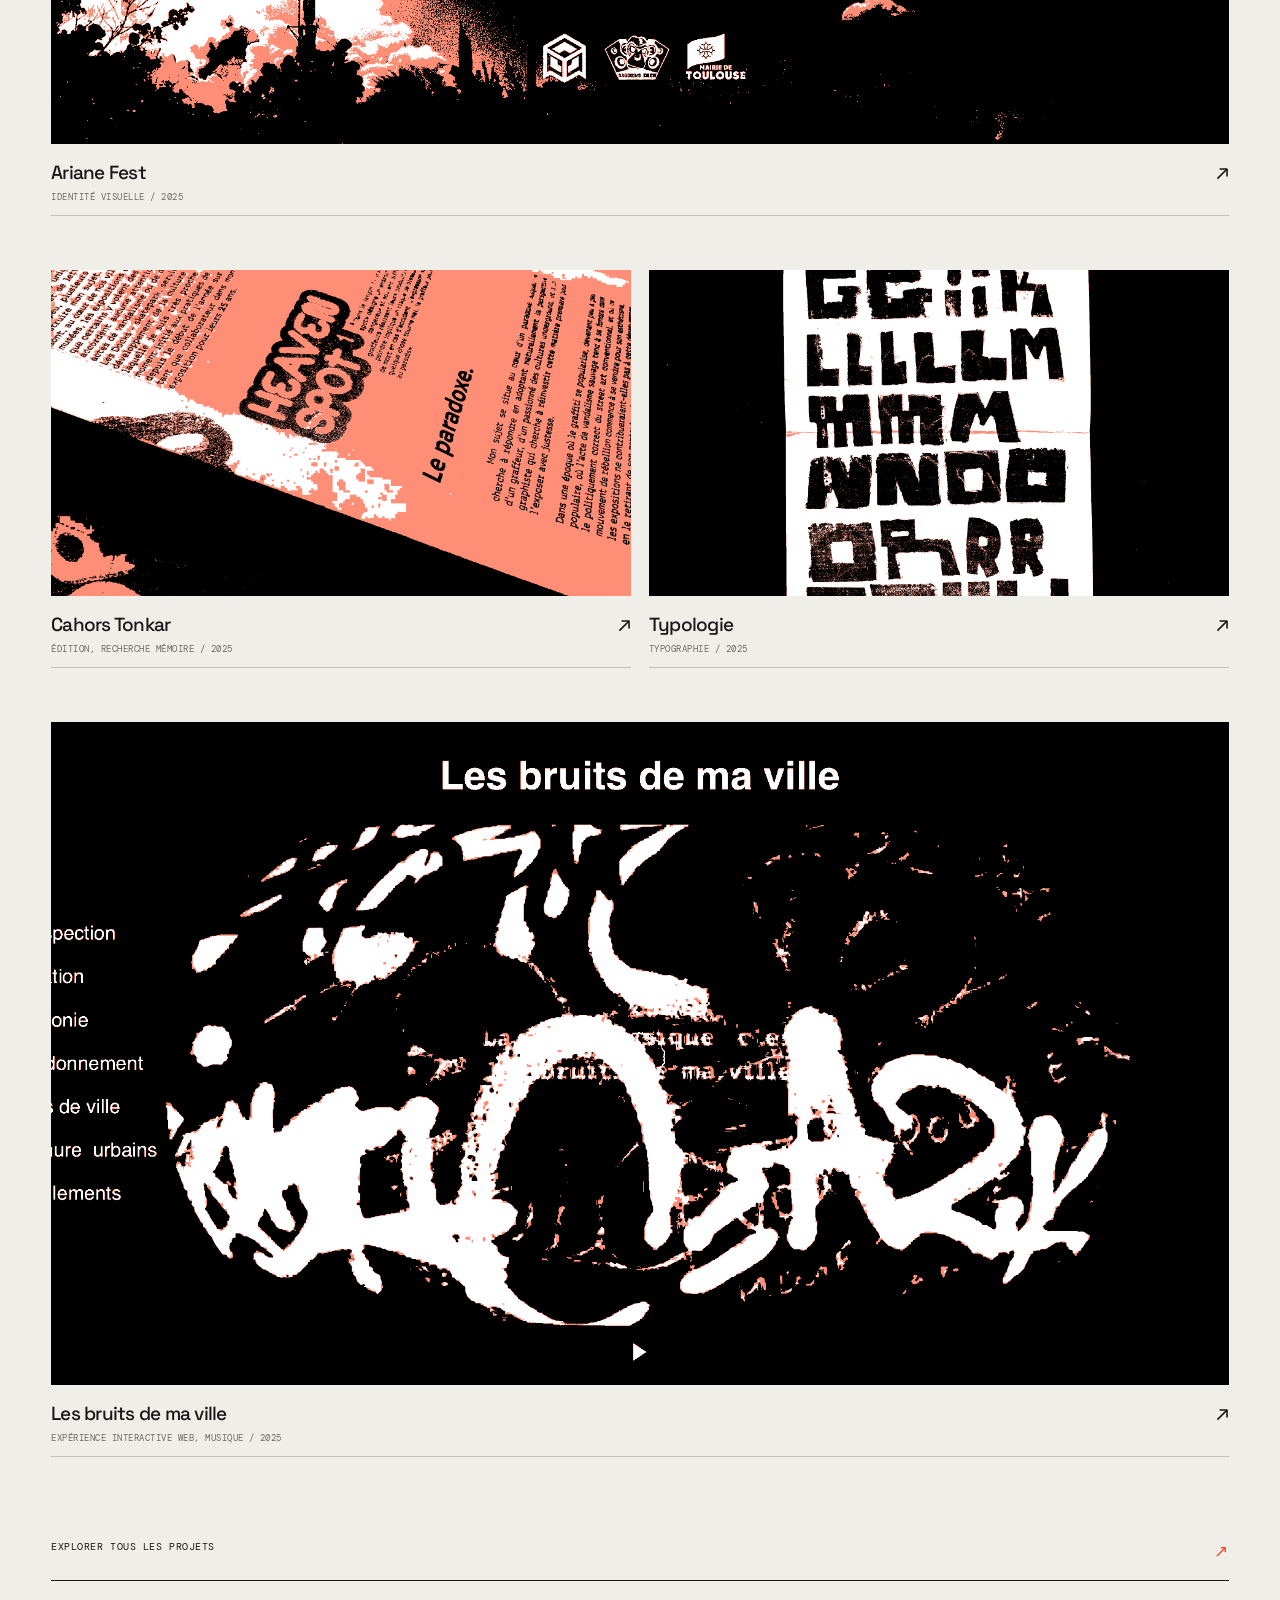
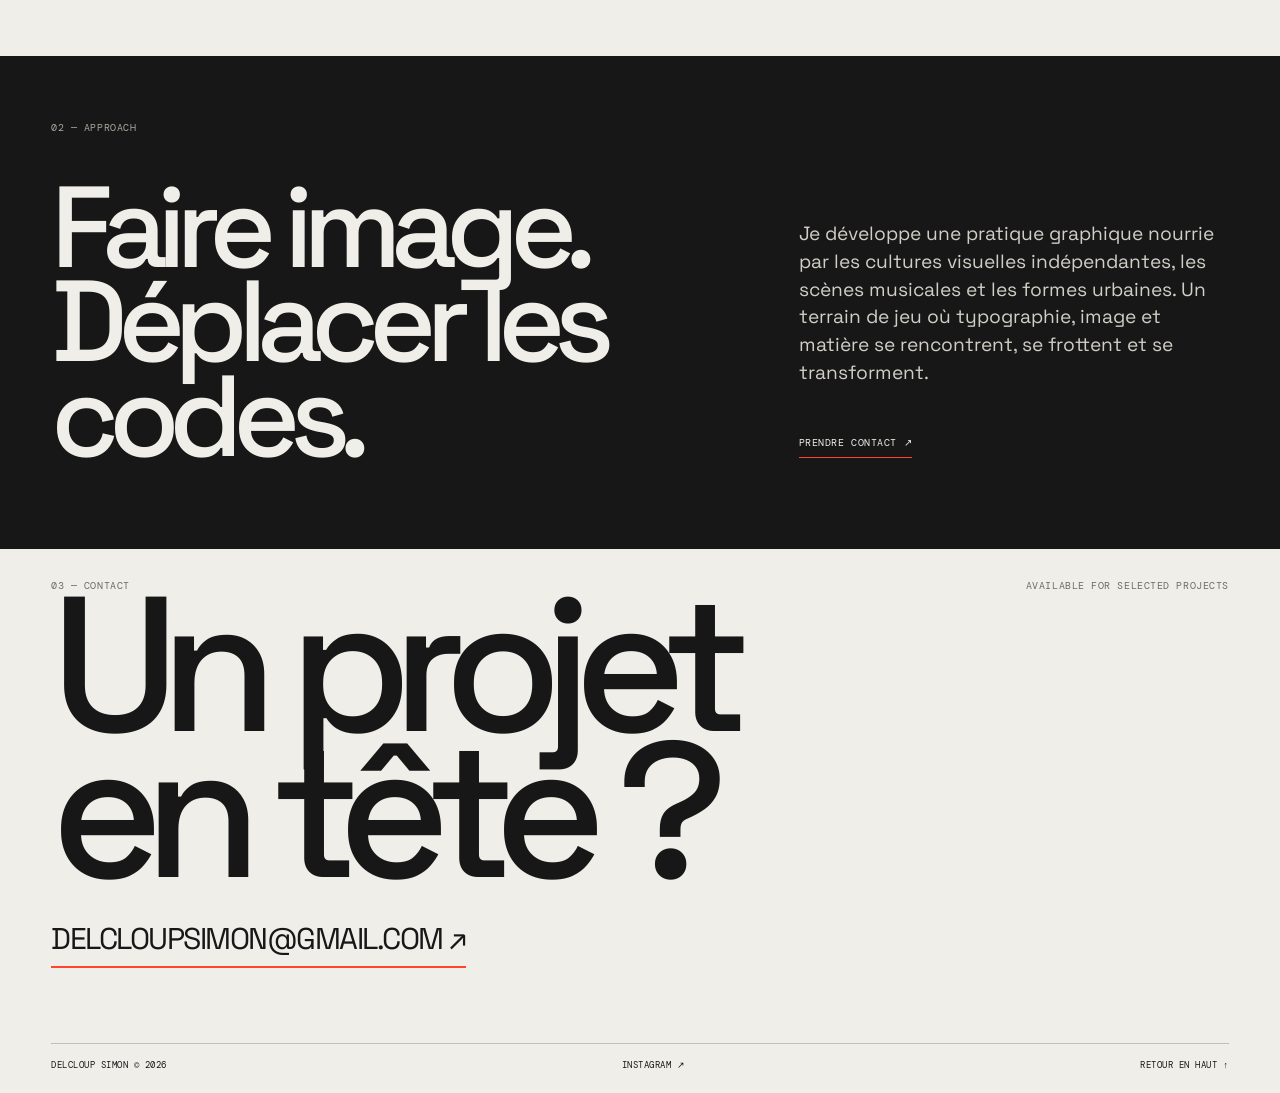
==== commit 8508e2c0: "Update image paths in index.html" ====
--- a/index.html
+++ b/index.html
@@ -114,11 +114,11 @@
   <div class="project-image image-cosmic">
 
     <img
-      src="../assets/images/arianefestbanniere.webp"
+      src="assets/images/arianefestbanniere.webp"
       alt="Ariane Fest"
       class="project-photo" loading="lazy" decoding="async"
     >
-      <img src="../assets/images/ariane-fest-trichromie.webp" alt="" aria-hidden="true" class="project-photo project-photo-tri" loading="lazy" decoding="async">
+      <img src="assets/images/ariane-fest-trichromie.webp" alt="" aria-hidden="true" class="project-photo project-photo-tri" loading="lazy" decoding="async">
 
   </div>
 
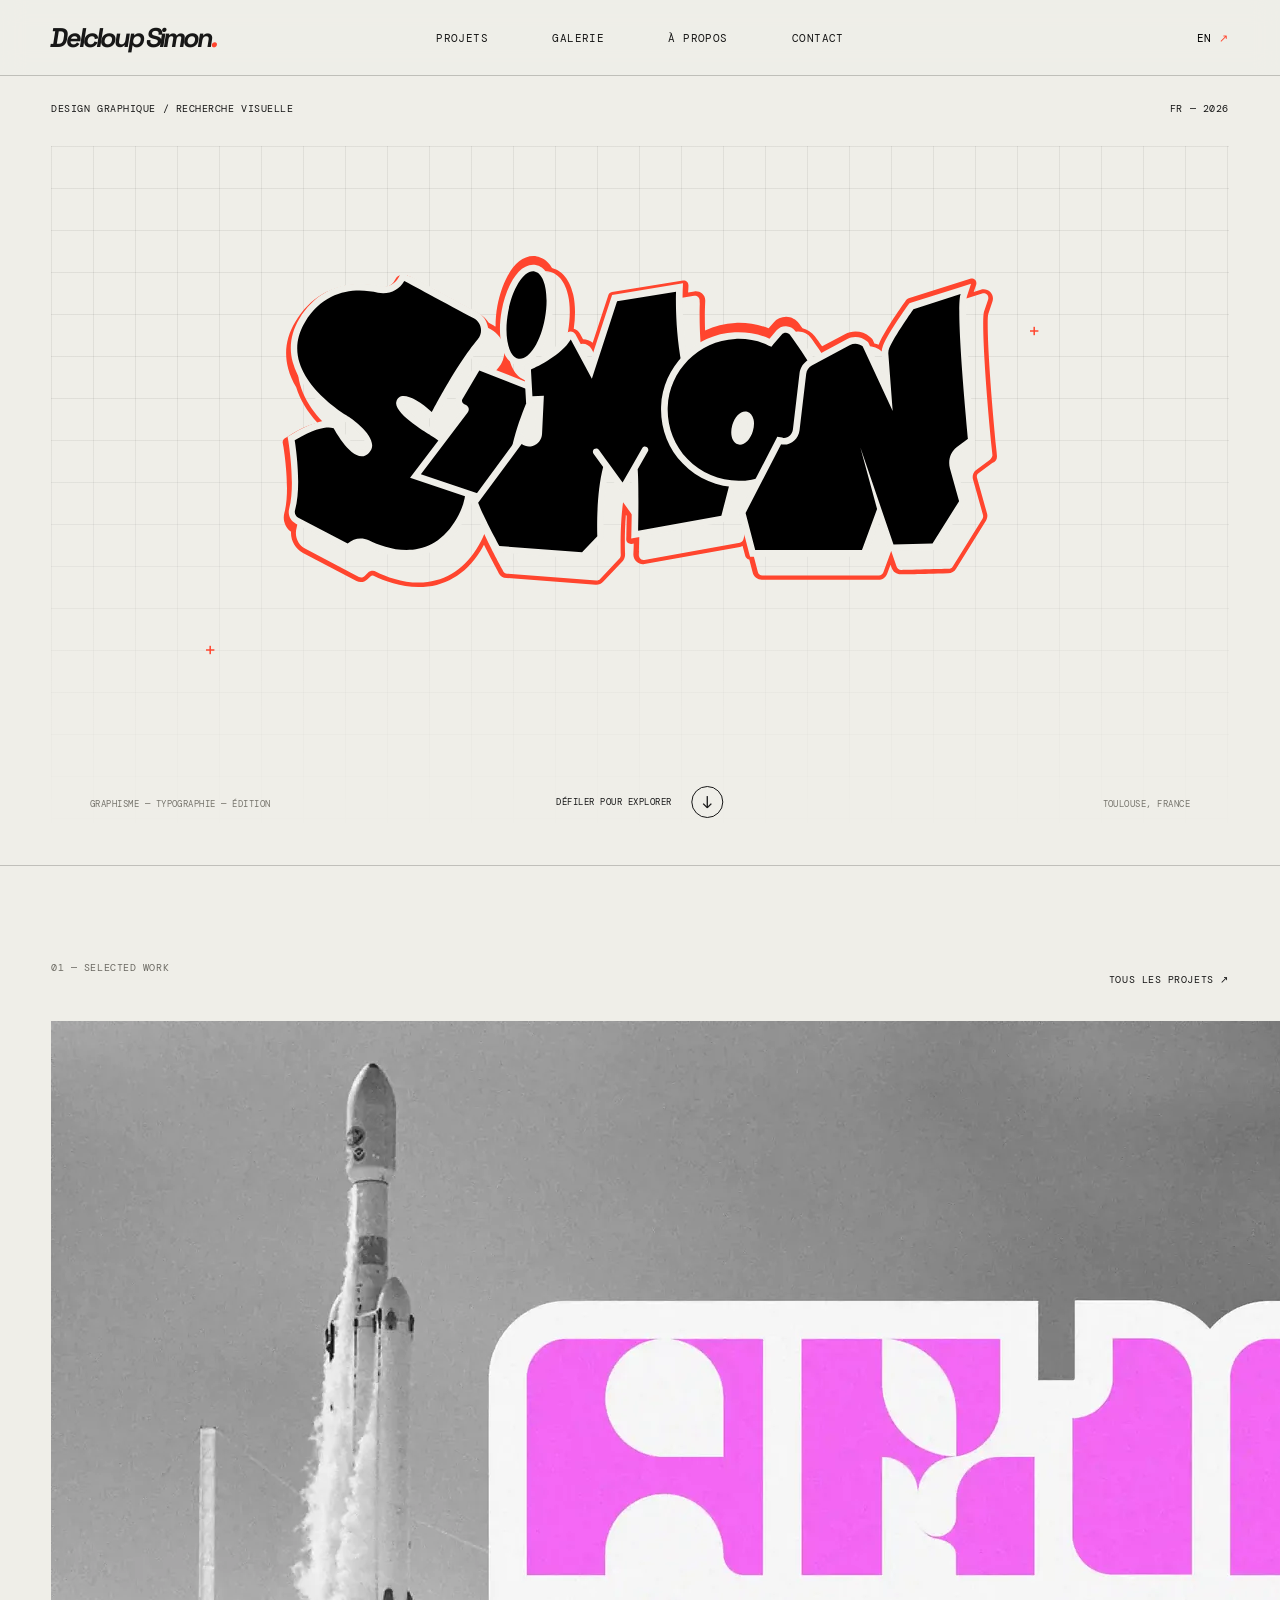
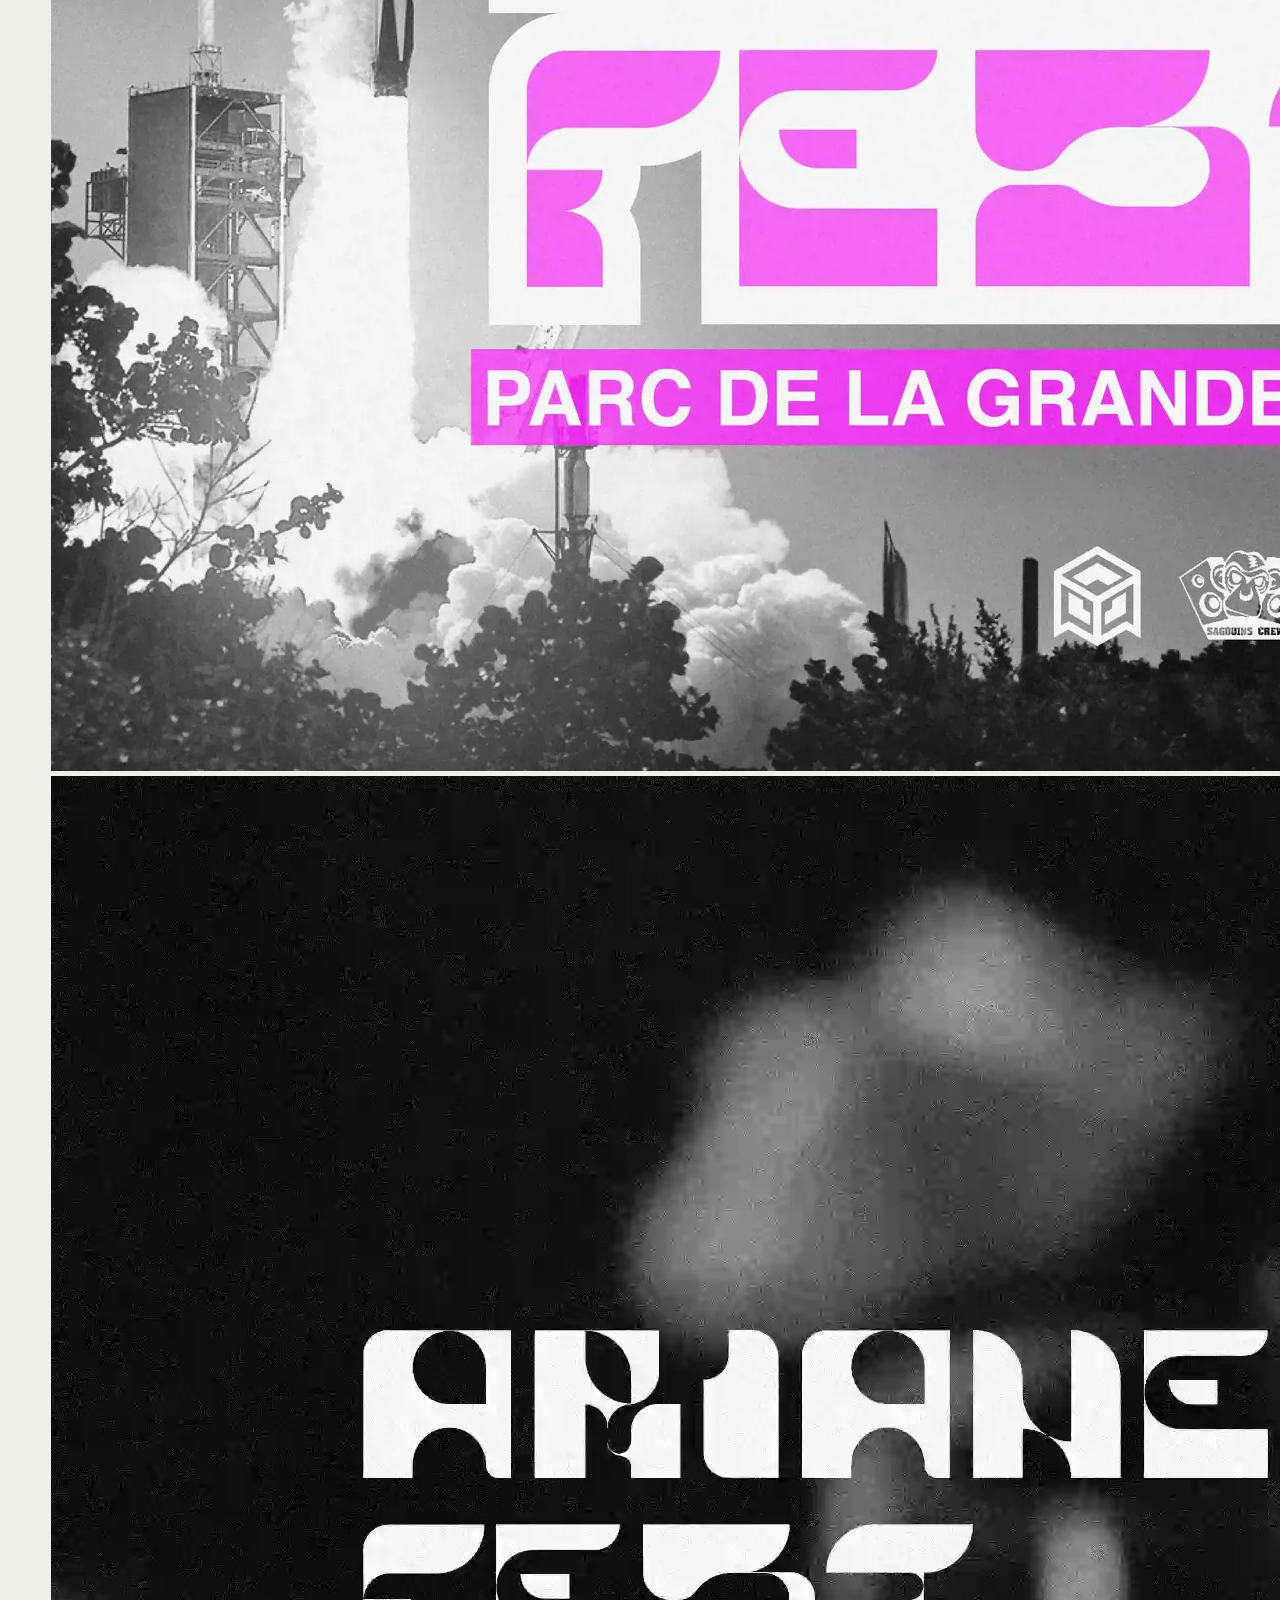
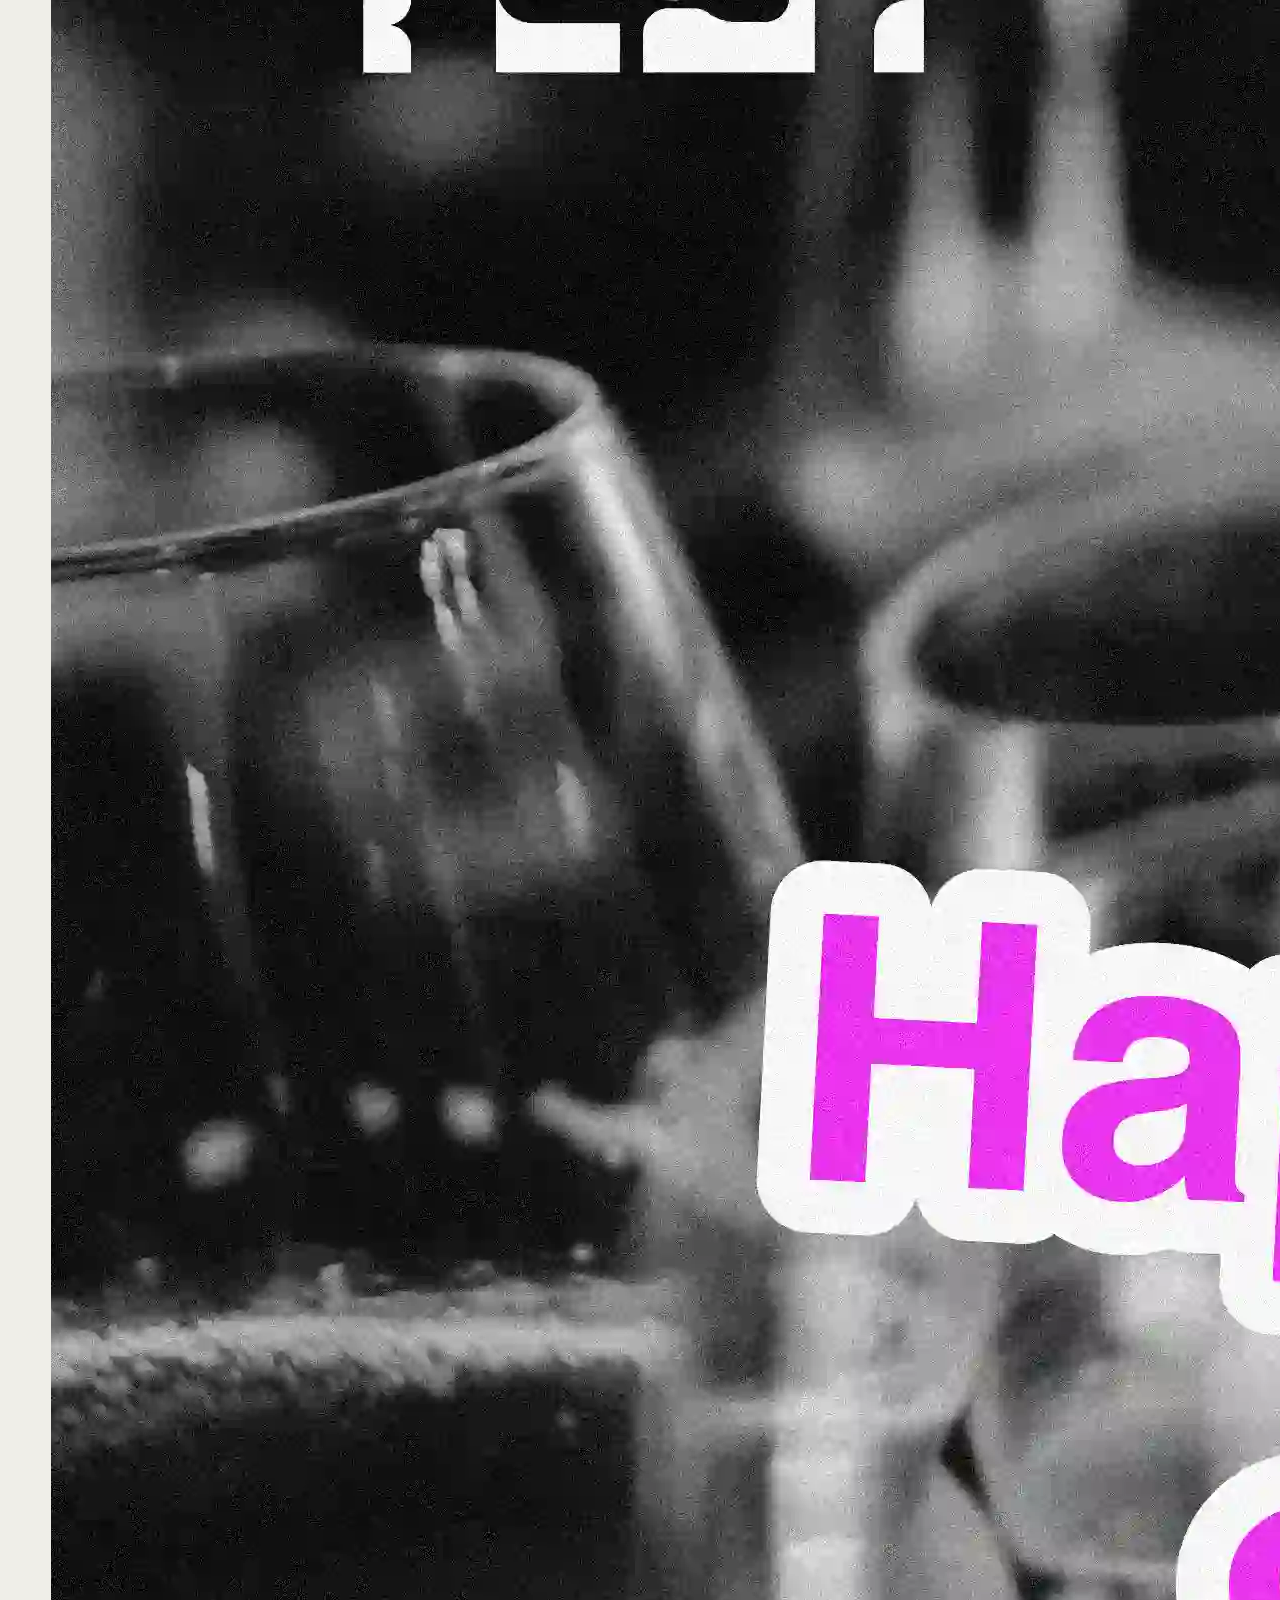
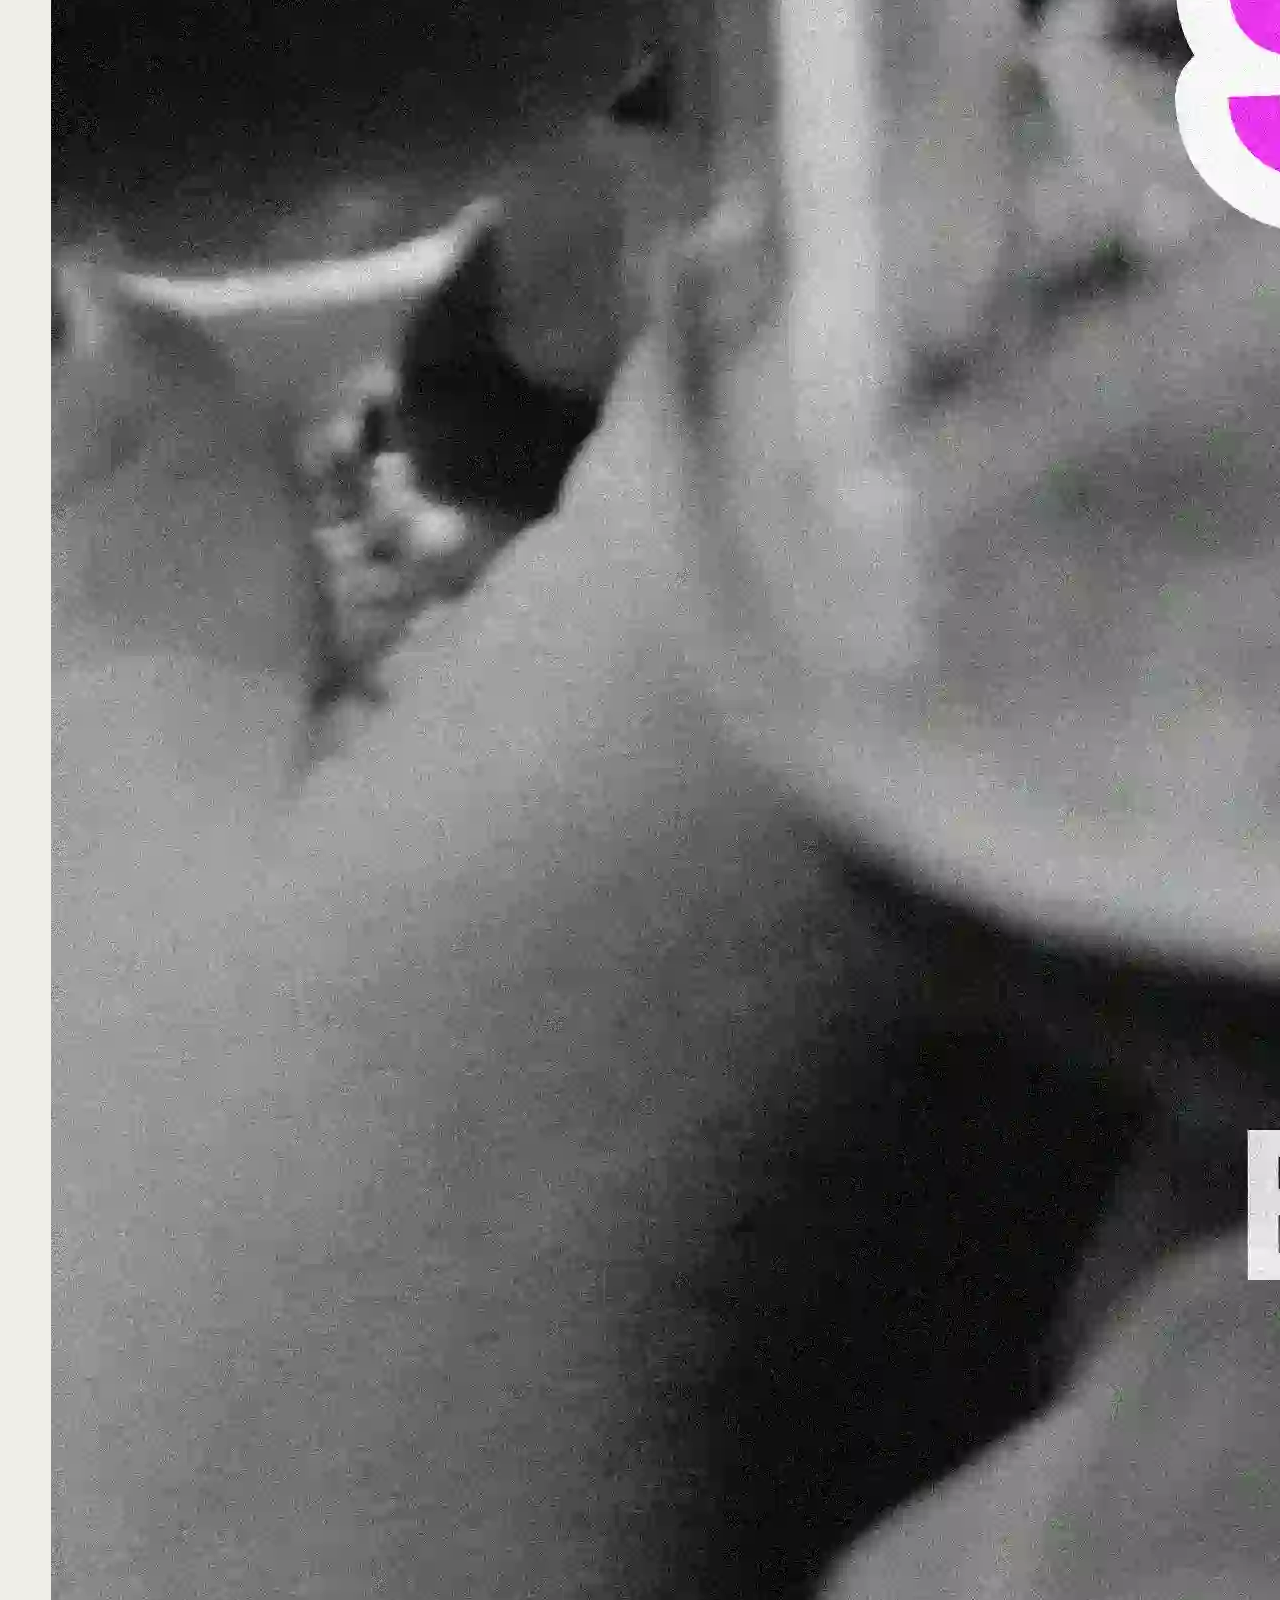
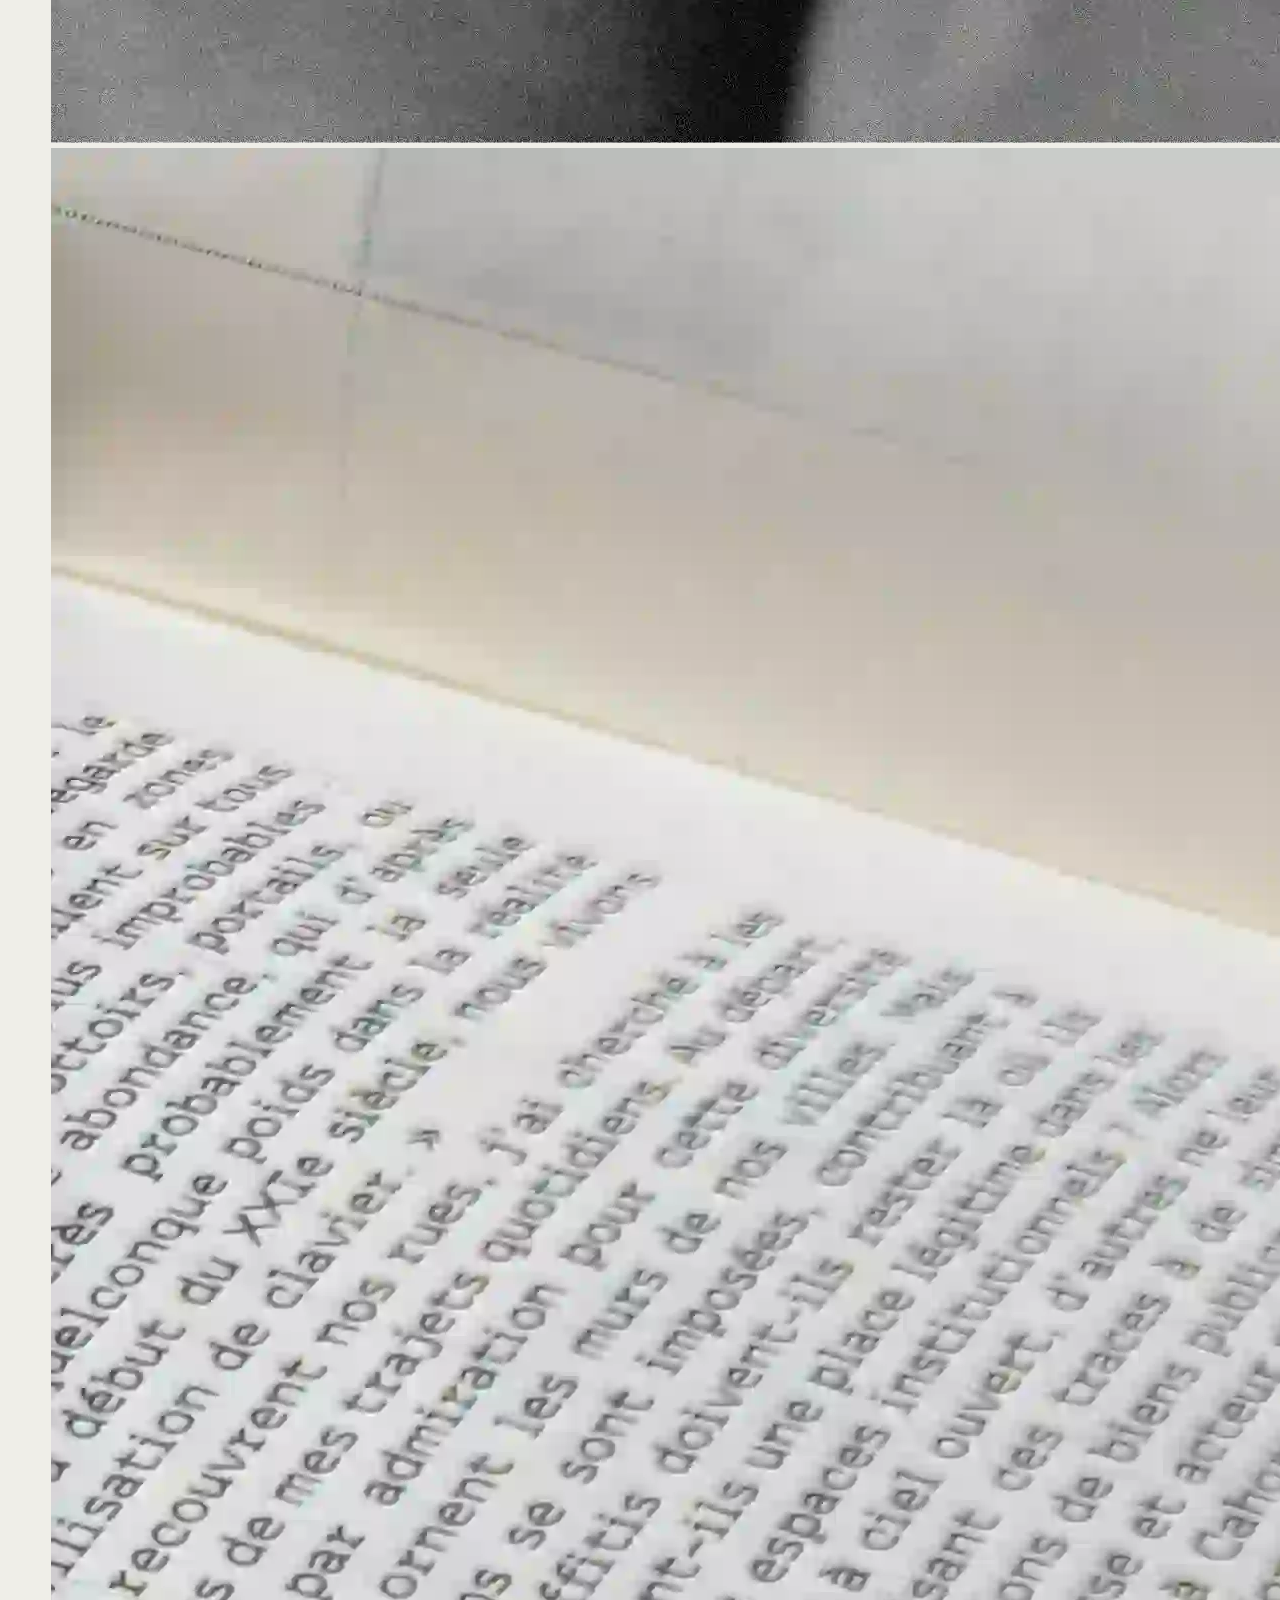
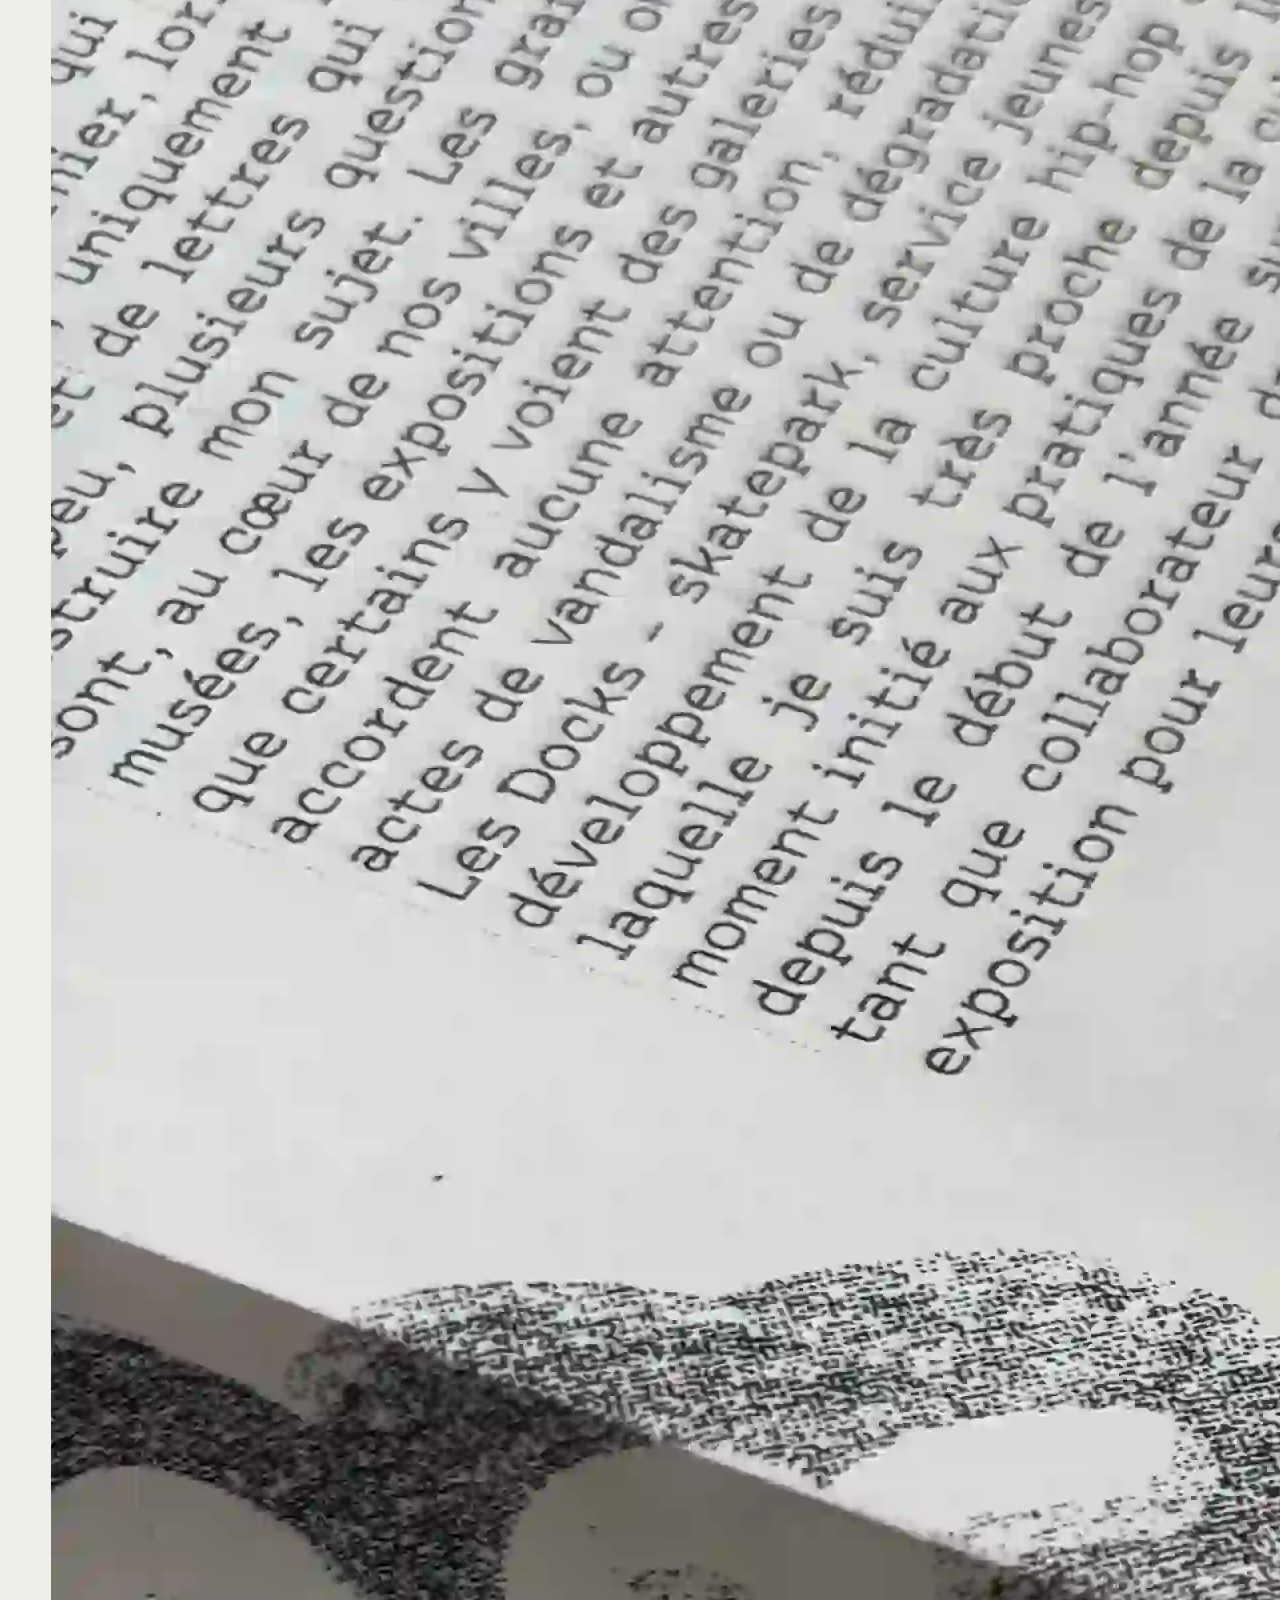
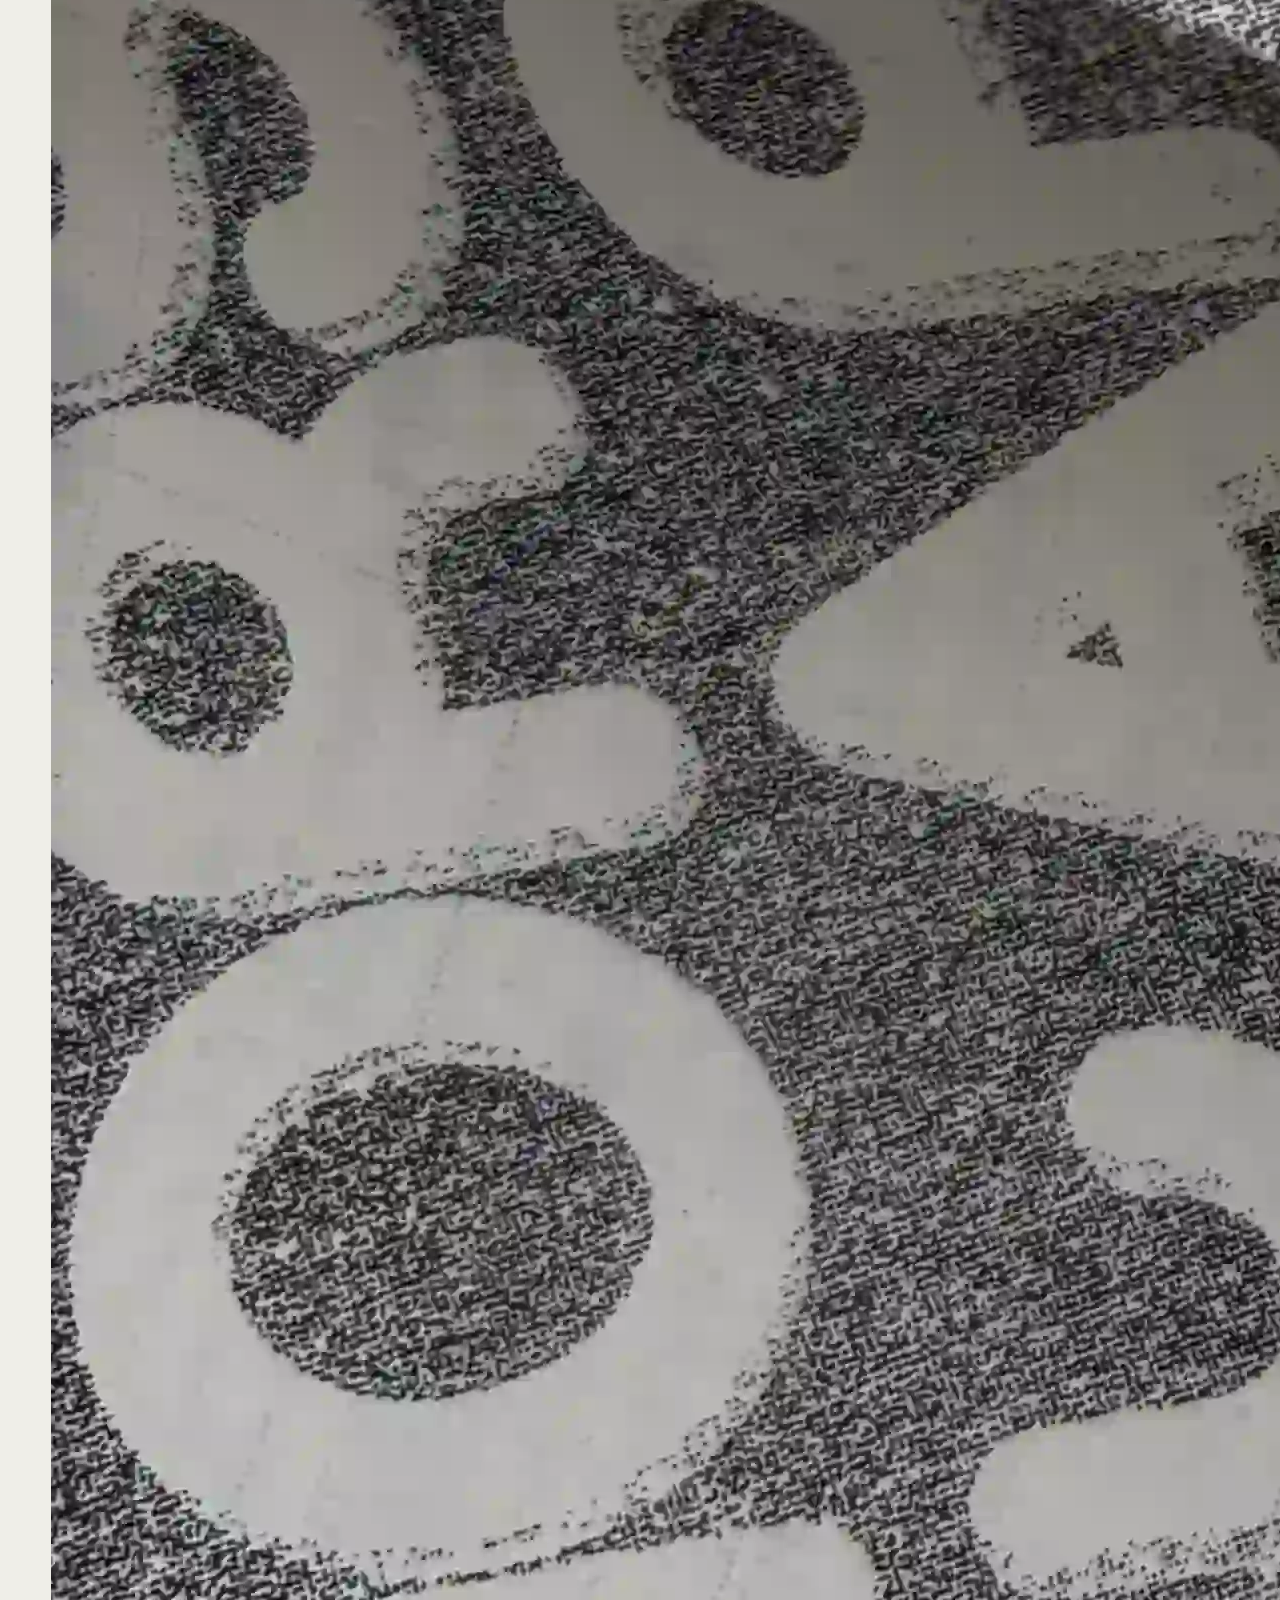
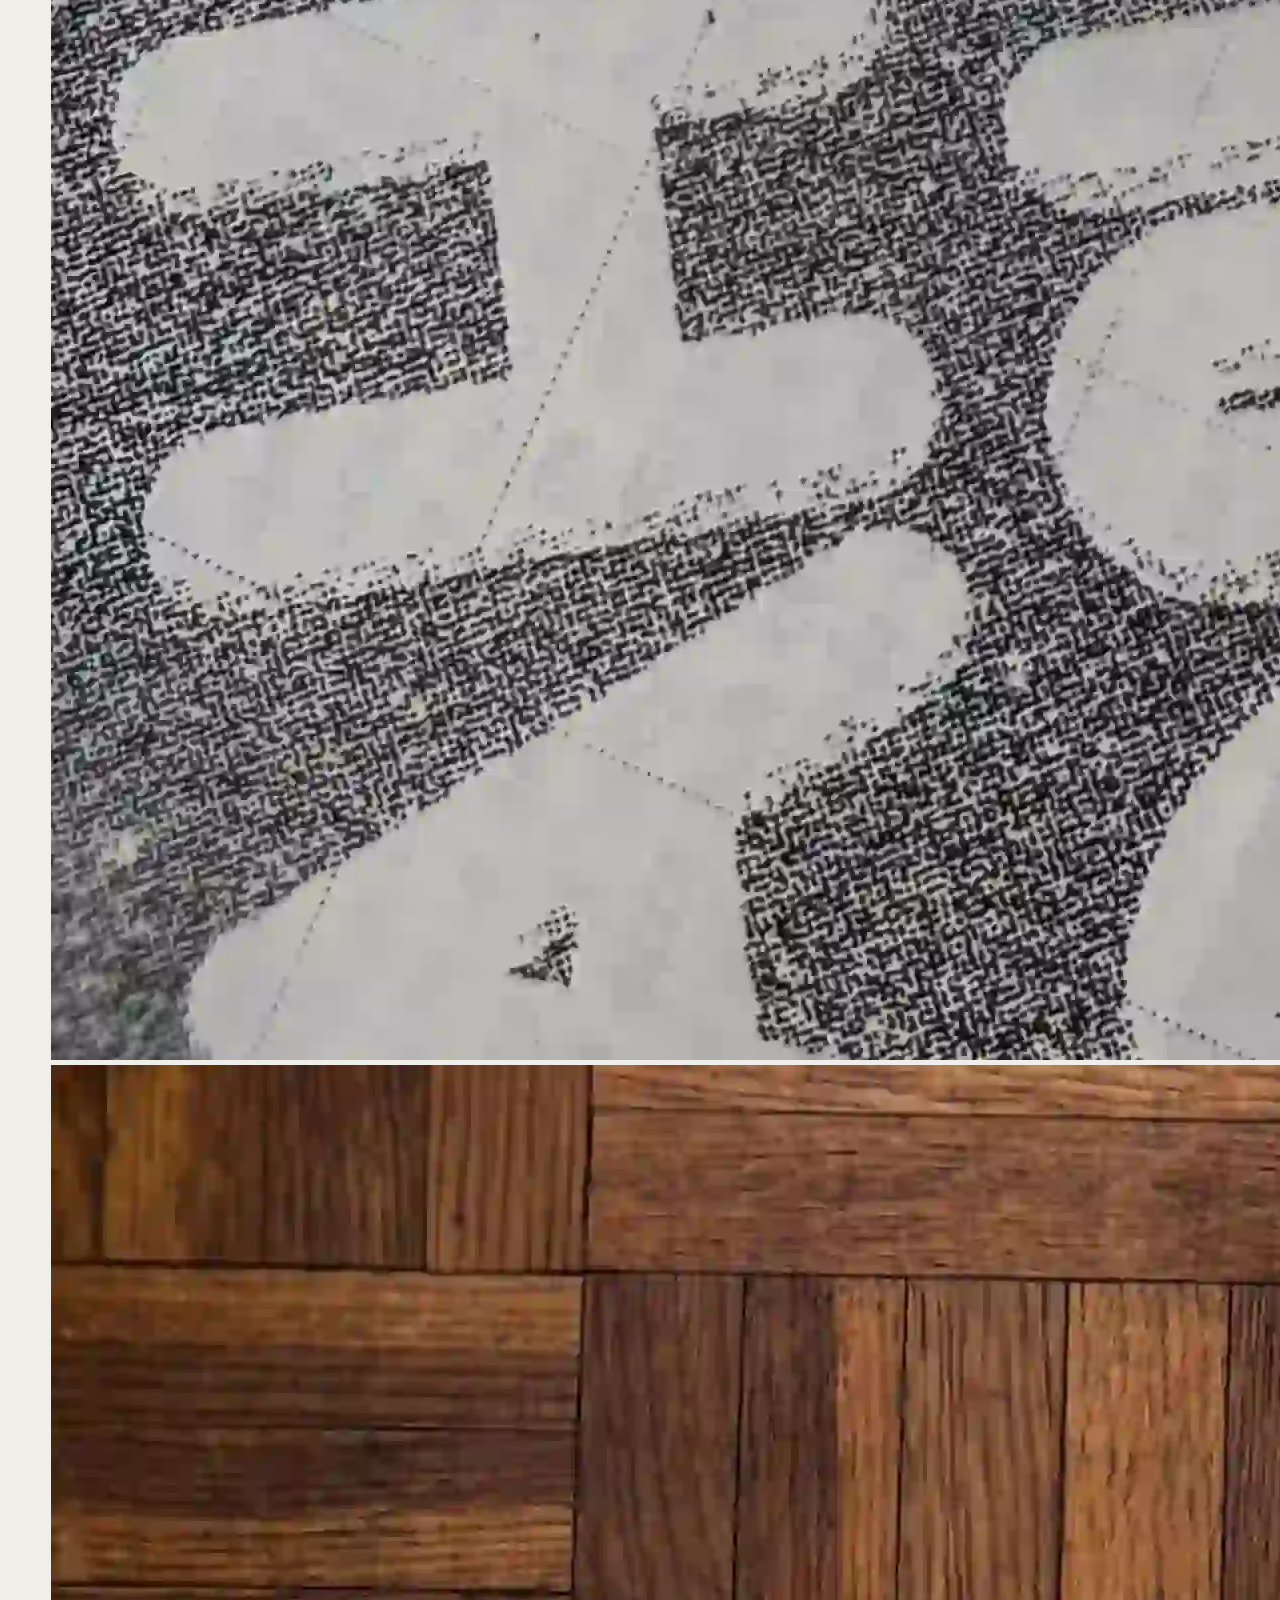
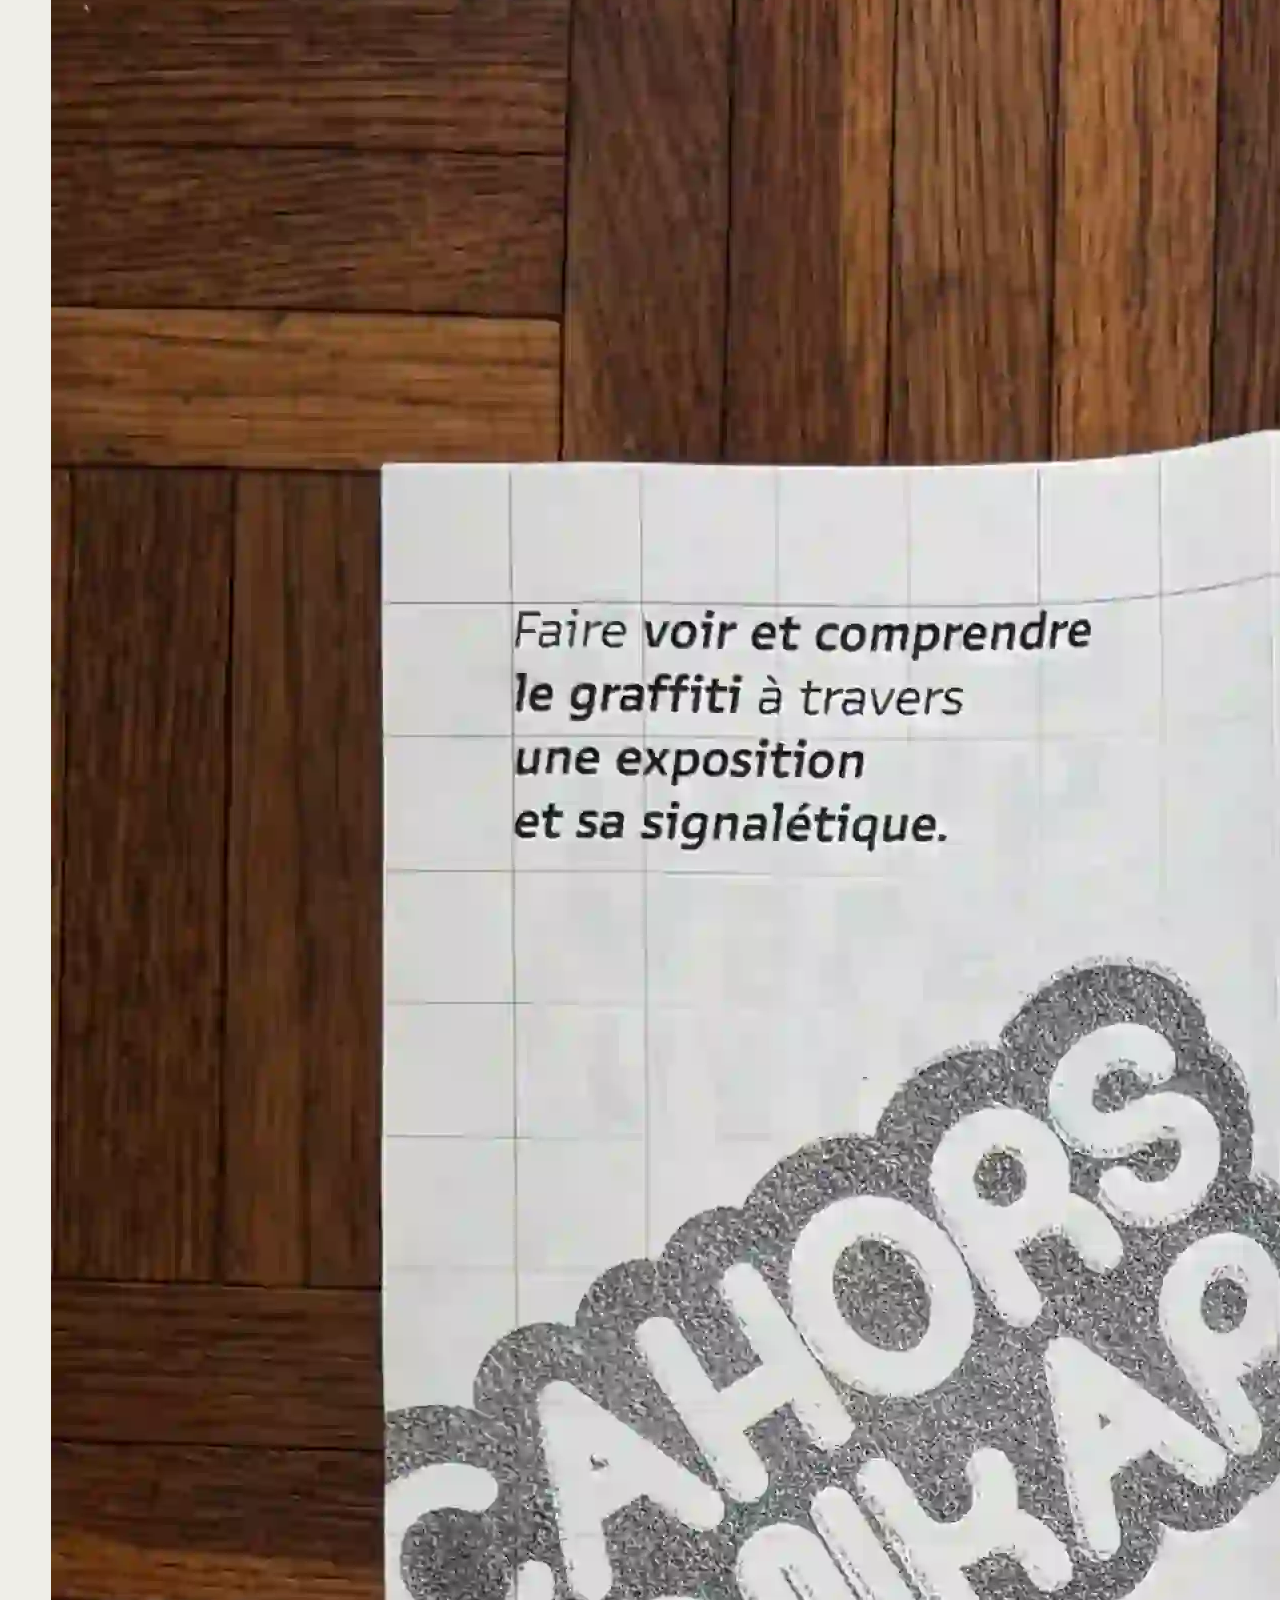
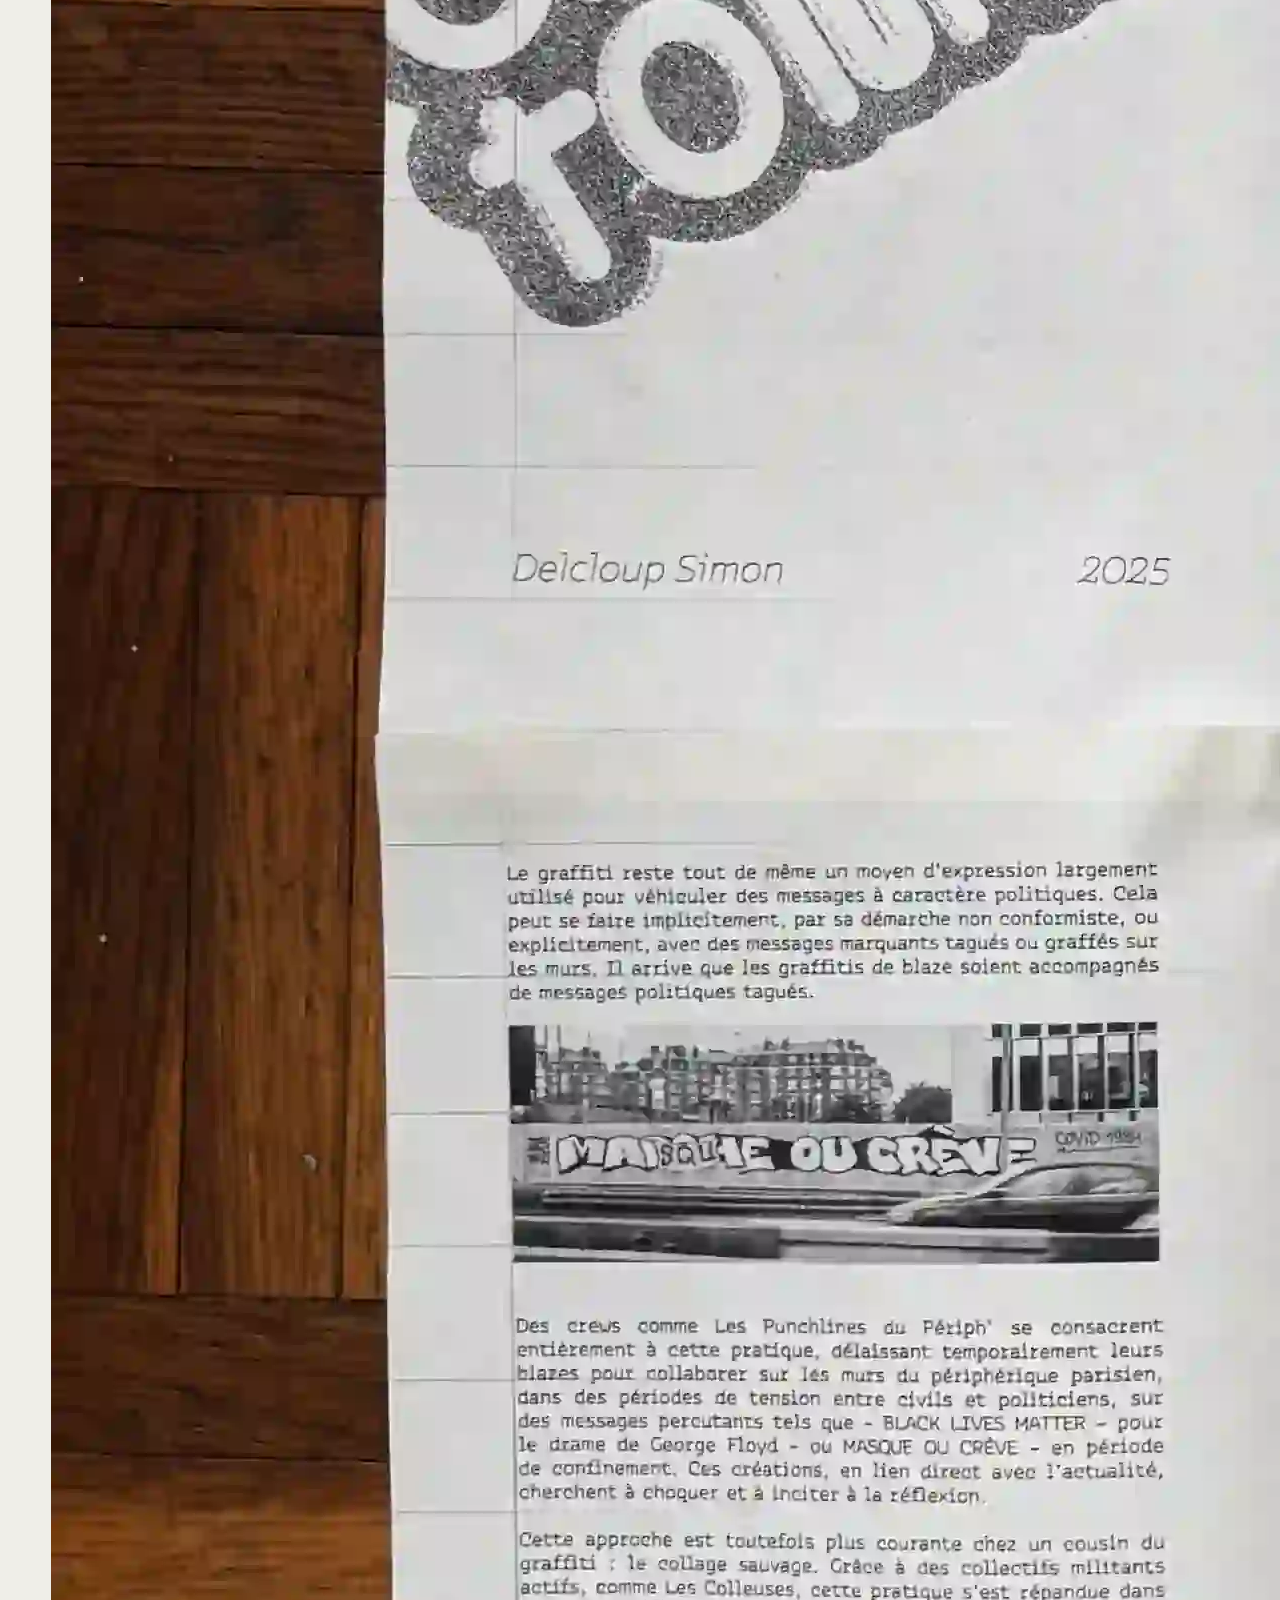
==== commit fead0767: "Refactor project section layout and add marquee Updated project section to include a marquee for pro" ====
--- a/index.html
+++ b/index.html
@@ -87,147 +87,54 @@
 
         <div class="section-heading">
 
-          <div>
-            <p class="eyebrow mono">01 — SELECTED WORK</p>
-
-            <h2 data-fr="Projets sélectionnés"
-                data-en="Selected projects">
-              Projets sélectionnés
-            </h2>
+          <p class="eyebrow mono">01 — SELECTED WORK</p>
+
+          <a class="section-link mono" href="projects.html">
+            <span data-fr="TOUS LES PROJETS" data-en="ALL PROJECTS">TOUS LES PROJETS</span> ↗
+          </a>
+
+        </div>
+
+        <!-- Carrousel : l'ordre est mélangé à chaque visite (voir main.js).
+             Pour ajouter une image, copie un bloc <a> ci-dessous.
+             Une image introuvable est ignorée automatiquement. -->
+        <div class="marquee" aria-label="Aperçu de projets">
+          <div class="marquee-track" id="marqueeTrack">
+          <a class="marquee-item" href="projects/Ariane-fest.html" aria-label="Ariane Fest">
+            <img src="assets/images/arianefestbanniere.webp" alt="Ariane Fest" decoding="async">
+          </a>
+          <a class="marquee-item" href="projects/Ariane-fest.html" aria-label="Ariane Fest">
+            <img src="assets/images/happyhours2-1080x1080px.webp" alt="Ariane Fest" decoding="async">
+          </a>
+          <a class="marquee-item" href="projects/Cahors-tonkar.html" aria-label="Cahors Tonkar">
+            <img src="assets/images/IMG_1996.webp" alt="Cahors Tonkar" decoding="async">
+          </a>
+          <a class="marquee-item" href="projects/Cahors-tonkar.html" aria-label="Cahors Tonkar">
+            <img src="assets/images/IMG_1997.webp" alt="Cahors Tonkar" decoding="async">
+          </a>
+          <a class="marquee-item" href="projects/Typologie.html" aria-label="Typologie">
+            <img src="assets/images/IMG_1981.webp" alt="Typologie" decoding="async">
+          </a>
+          <a class="marquee-item" href="projects/Typologie.html" aria-label="Typologie">
+            <img src="assets/images/DSC_0176.webp" alt="Typologie" decoding="async">
+          </a>
+          <a class="marquee-item" href="projects/les-bruits-de-ma-ville.html" aria-label="Les bruits de ma ville">
+            <img src="assets/images/bruitdemaville1.webp" alt="Les bruits de ma ville" decoding="async">
+          </a>
+          <a class="marquee-item" href="projects/Vacarme.html" aria-label="Vacarme">
+            <img src="assets/images/IMG_3808.webp" alt="Vacarme" decoding="async">
+          </a>
+          <a class="marquee-item" href="projects/Vacarme.html" aria-label="Vacarme">
+            <img src="assets/images/IMG_2006.webp" alt="Vacarme" decoding="async">
+          </a>
+          <a class="marquee-item" href="projects/purple-party.html" aria-label="Purple Party">
+            <img src="assets/images/mockup purple affiche.webp" alt="Purple Party" decoding="async">
+          </a>
           </div>
-
-          <p class="section-note mono"
-             data-fr="GRAPHISME · ÉDITION · IMAGE · WEB"
-             data-en="GRAPHIC DESIGN · EDITION · IMAGE · WEB">
-            GRAPHISME · ÉDITION · IMAGE · WEB
-          </p>
-
-        </div>
-
-        <div class="project-grid">
-
-          <!-- PROJET 1 -->
-
-<!-- PROJET 1 -->
-<a class="project-card project-wide" href="projects/Ariane-fest.html">
-
-  <div class="project-image image-cosmic">
-
-    <img
-      src="assets/images/arianefestbanniere.webp"
-      alt="Ariane Fest"
-      class="project-photo" loading="lazy" decoding="async"
-    >
-      <img src="assets/images/ariane-fest-trichromie.webp" alt="" aria-hidden="true" class="project-photo project-photo-tri" loading="lazy" decoding="async">
-
-  </div>
-
-  <div class="project-info">
-    <h3>Ariane Fest</h3>
-    <span class="mono">IDENTITÉ VISUELLE / 2025</span>
-    <span class="project-arrow">↗</span>
-  </div>
-
-</a>
-
-          <!-- PROJET 2 -->
-          <a class="project-card" href="projects/Cahors-tonkar.html">
-
-            <div class="project-image image-effet">
-
-              <img
-      src="assets/images/IMG_1996.webp"
-      alt="Cahors Tonkar"
-      class="project-photo" loading="lazy" decoding="async"
-    >
-      <img src="assets/images/cahors-tonkar-trichromie.webp" alt="" aria-hidden="true" class="project-photo project-photo-tri" loading="lazy" decoding="async">
-
-            </div>
-
-            <div class="project-info">
-
-              <h3>Cahors Tonkar</h3>
-
-              <span class="mono">
-                ÉDITION, RECHERCHE MÉMOIRE / 2025
-              </span>
-
-              <span class="project-arrow">↗</span>
-
-            </div>
-
-          </a>
-
-          <!-- PROJET 3 -->
-          <a class="project-card" href="projects/Typologie.html">
-
-            <div class="project-image image-no-mans">
-
-              <img
-      src="assets/images/IMG_1981.webp"
-      alt="Typologie"
-      class="project-photo" loading="lazy" decoding="async"
-    >
-      <img src="assets/images/typologie-trichromie.webp" alt="" aria-hidden="true" class="project-photo project-photo-tri" loading="lazy" decoding="async">
-
-            </div>
-
-            <div class="project-info">
-
-              <h3>Typologie</h3>
-
-              <span class="mono">
-                TYPOGRAPHIE / 2025
-              </span>
-
-              <span class="project-arrow">↗</span>
-
-            </div>
-
-          </a>
-
-          <!-- PROJET 4 -->
-          <a class="project-card project-wide" href="projects/les-bruits-de-ma-ville.html">
-
-            <div class="project-image image-bruits">
-
-              <img
-      src="assets/images/bruitdemaville1.webp"
-      alt="Les bruits de ma ville"
-      class="project-photo" loading="lazy" decoding="async"
-    >
-      <img src="assets/images/bruits-de-ma-ville-trichromie.webp" alt="" aria-hidden="true" class="project-photo project-photo-tri" loading="lazy" decoding="async">
-
-            </div>
-
-            <div class="project-info">
-
-              <h3>Les bruits de ma ville</h3>
-
-              <span class="mono">
-                EXPÉRIENCE INTERACTIVE WEB, MUSIQUE / 2025
-              </span>
-
-              <span class="project-arrow">↗</span>
-
-            </div>
-
-          </a>
-
-        </div>
-
-        <a class="all-projects mono" href="projects.html">
-
-  <span data-fr="EXPLORER TOUS LES PROJETS"
-        data-en="EXPLORE ALL PROJECTS">
-    EXPLORER TOUS LES PROJETS
-  </span>
-
-  <span>↗</span>
-
-</a>
+        </div>
 
       </section>
+
 
       <!-- ABOUT -->
       <section class="about-strip" id="about">
